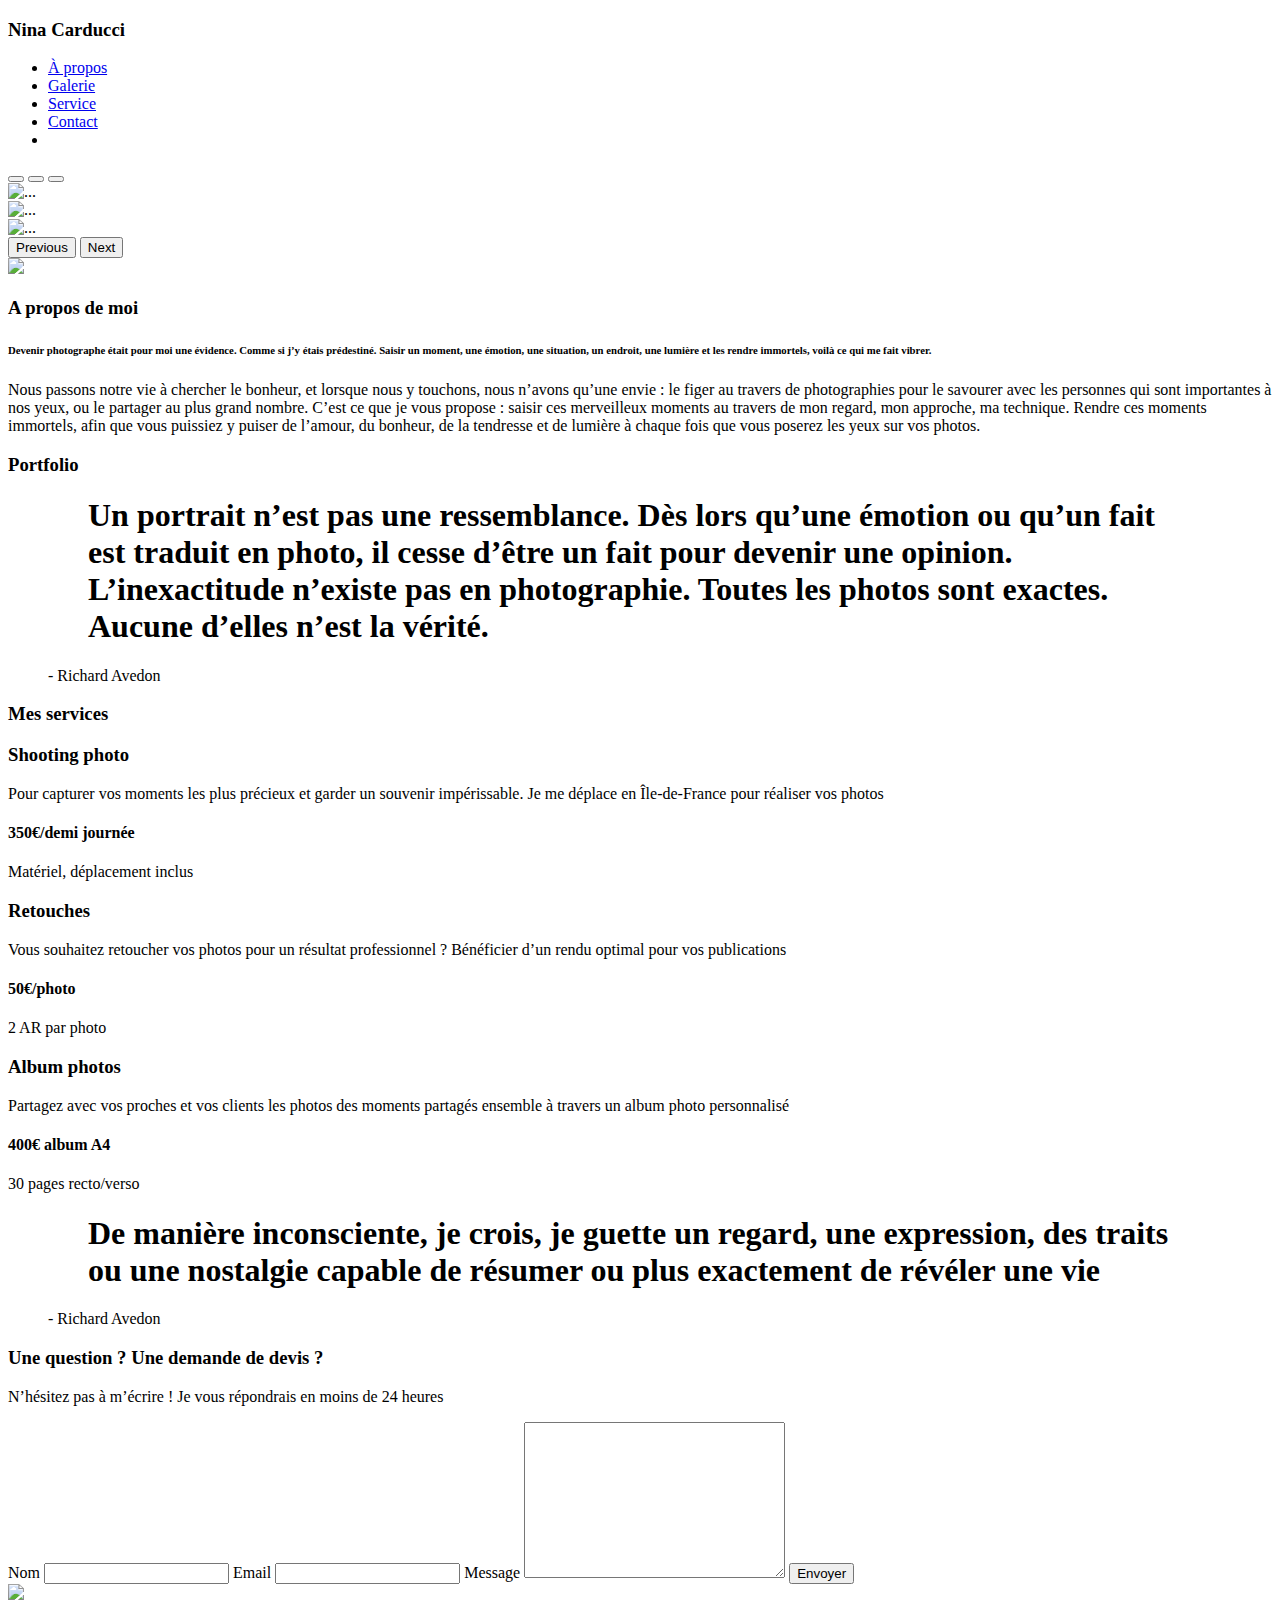
==== index.html @ 2833b717 "head changed" ====
<!DOCTYPE html>
<html lang="fr">
<head>
    <meta charset="UTF-8" />
    <meta name="viewport" content="width=device-width, initial-scale=1.0" />

    <title>Photographe Nina Carducci</title>
    <meta name="description" content="Découvrez le travail de Nina Carducci, photographe professionnelle. Parcourez sa galerie de photos et prenez contact pour réserver une séance photo.">

    <link rel="icon" type="image/vnd.icon" href="assets/images/frame_nina_carducci.ico">
    <meta name="robots" content="index, follow" />

    <!-- Balises OpenGraph pour les réseaux sociaux -->
    <meta property="og:title" content="Photographe Nina Carducci" />
    <meta property="og:type" content="website" />
    <meta property="og:url" content="https://giabilan.github.io/Photographe_Nina_Carducci/">
    <meta property="og:image" content="assets/images/frame_of_nina_carducci.webp">
    <meta property="og:description" content="Découvrez le travail de Nina Carducci, photographe professionnelle. Parcourez sa galerie de photos et prenez contact pour réserver une séance photo.">

    <!-- Balises OpenGraph pour les Card Twitter -->
    <meta name="twitter:card" content="summary_large_image" />
    <meta name="twitter:title" content="Photographe Nina Carducci" />
    <meta name="twitter:description" content="Découvrez le travail de Nina Carducci, photographe professionnelle. Parcourez sa galerie de photos et prenez contact pour réserver une séance photo.">
    <meta name="twitter:image" content="./assets/images/frame_of_nina_carducci.webp">

    <!-- CSS -->
    <link rel="stylesheet" href="./assets/bootstrap/bootstrap.css" />
    <link rel="stylesheet" href="./assets/style.css" />

    <!-- Fonts -->
    <link rel="preconnect" href="https://fonts.googleapis.com" />
    <link rel="preconnect" href="https://fonts.gstatic.com" crossorigin />
    <link href="https://fonts.googleapis.com/css2?family=Inter&family=Spectral:ital,wght@0,400;1,300;1,400;1,800&display=swap" rel="stylesheet">

    <script type="application/ld+json">
      {
        "@context": "http://schema.org",
        "@type": "LocalBusiness",
        "name": "Photographe Nina Carducci",
        "address": {
          "@type": "PostalAddress",
          "streetAddress": "68 avenue Alsace-Lorraine",
          "postalCode": "33200",
          "addressLocality": "Bordeaux"
        },
        "telephone": "05 56 67 78 89",
        "openingHours": "Mo,Tu,We,Th,Fr 10:00-19:00",
        "priceRange": "Prix variables en fonction des services",
        "image": "../assets/images/frame_nina_carducci.webp",
        "service": [
          {
            "@type": "Service",
            "name": "Shooting photo",
            "description": "Pour capturer vos moments les plus précieux et garder un souvenir impérissable. Je me déplace en Île-de-France pour réaliser vos photos",
            "offers": {
              "@type": "Offer",
              "price": "350€/demi journée",
              "description": "Matériel, déplacement inclus",
              "priceCurrency": "EUR",
              "priceRange": "350-350"
            }
          },
          {
            "@type": "Service",
            "name": "Retouches",
            "description": "Vous souhaitez retoucher vos photos pour un résultat professionnel ? Bénéficier d’un rendu optimal pour vos publications",
            "offers": {
              "@type": "Offer",
              "price": "50€/photo",
              "description": "2 AR par photo",
              "priceCurrency": "EUR",
              "priceRange": "50-50"
            }
          },
          {
            "@type": "Service",
            "name": "Album photos",
            "description": "Partagez avec vos proches et vos clients les photos des moments partagés ensemble à travers un album photo personnalisé",
            "offers": {
              "@type": "Offer",
              "price": "400€ album A4",
              "description": "30 pages recto/verso",
              "priceCurrency": "EUR",
              "priceRange": "400-400"
            }
          }
        ]
      }
    </script>
  </head>
<body>
<div class="top-header">
	<h3 class="name">Nina Carducci</h3>
	<div class="nav">   
		<ul>
			<li><a href="#about">À propos</a></li>
			<li><a href="#gallery">Galerie</a></li>
			<li><a href="#services">Service</a></li>
			<li><a href="#contact">Contact</a></li>
			<li><a class="social-link" href="https://www.instagram.com/ninacarducci.photo/?hl=fr" target="_blank"><img src="assets/images/instagram.png" alt=""></a></li>
		</ul>
	</div>
</div>
<div id="header">

	<div id="carouselExampleIndicators" class="carousel slide" data-bs-ride="carousel">
		<div class="carousel-indicators">
			<button type="button" data-bs-target="#carouselExampleIndicators" data-bs-slide-to="0" class="active" aria-current="true" aria-label="Slide 1"></button>
			<button type="button" data-bs-target="#carouselExampleIndicators" data-bs-slide-to="1" aria-label="Slide 2"></button>
			<button type="button" data-bs-target="#carouselExampleIndicators" data-bs-slide-to="2" aria-label="Slide 3"></button>
		</div>
		<div class="carousel-inner">
			<div class="carousel-item active">
				<img src="./assets/images/slider/ryoji-iwata-wUZjnOv7t0g-unsplash.jpg" class="d-block w-100" alt="...">
			</div>
			<div class="carousel-item">
				<img src="./assets/images/slider/nicholas-green-nPz8akkUmDI-unsplash.jpg" class="d-block w-100" alt="...">
			</div>
			<div class="carousel-item">
				<img src="./assets/images/slider/edward-cisneros-3_h6-1NPDGw-unsplash.jpg" class="d-block w-100" alt="...">
			</div>
		</div>
		<button class="carousel-control-prev" type="button" data-bs-target="#carouselExampleIndicators" data-bs-slide="prev">
			<span class="carousel-control-prev-icon" aria-hidden="true"></span>
			<span class="visually-hidden">Previous</span>
		</button>
		<button class="carousel-control-next" type="button" data-bs-target="#carouselExampleIndicators" data-bs-slide="next">
			<span class="carousel-control-next-icon" aria-hidden="true"></span>
			<span class="visually-hidden">Next</span>
		</button>
	</div>
</div>
<div id="about">
	<div class="picture left">
		<img src="./assets/images/nina.png">
	</div>
	<div id="about-me">
		<h3 class="about-me__title">A propos de moi</h3>
		<h6 class="about-me__introduction">Devenir photographe était pour moi une évidence. Comme si j’y étais prédestiné. Saisir un moment, une émotion, une situation, un endroit, une lumière et les rendre immortels, voilà ce qui me fait vibrer.</h6>
		<p>Nous passons notre vie à chercher le bonheur, et lorsque nous y touchons, nous n’avons qu’une envie : le figer au travers de photographies pour le savourer avec les personnes qui sont importantes à nos yeux, ou le partager au plus grand nombre.
			C’est ce que je vous propose : saisir ces merveilleux moments au travers de mon regard, mon approche, ma technique. Rendre ces moments immortels, afin que vous puissiez y puiser de l’amour, du bonheur, de la tendresse et de lumière à chaque fois que vous poserez les yeux sur vos photos.</p>
	</div>
</div>
<div id="gallery">
	<h3 class="title">Portfolio</h3>
	<div class="container py-3">
		<div class="gallery" style="display: none">
			<img data-gallery-tag="Concert" class="gallery-item" src="./assets/images/gallery/concerts/aaron-paul-wnX-fXzB6Cw-unsplash.jpg"/>
			<img data-gallery-tag="Entreprises" class="gallery-item" src="./assets/images/gallery/entreprise/ali-morshedlou-WMD64tMfc4k-unsplash.jpg"/>
			<img data-gallery-tag="Entreprises" class="gallery-item" src="./assets/images/gallery/entreprise/jason-goodman-tHO1_OuKbg0-unsplash.jpg"/>
			<img data-gallery-tag="Mariages" class="gallery-item" src="./assets/images/gallery/mariage/hannah-busing-RvF2R_qMpRk-unsplash.jpg"/>
			<img data-gallery-tag="Portrait" class="gallery-item" src="./assets/images/gallery/portraits/ade-tunji-rVkhWWZFAtQ-unsplash.jpg"/>
			<img data-gallery-tag="Mariages" class="gallery-item" src="./assets/images/gallery/mariage/jakob-owens-SiniLJkXhMc-unsplash.jpg"/>
			<img data-gallery-tag="Portrait" class="gallery-item" src="./assets/images/gallery/portraits/nino-van-prattenburg--443cl1uR_8-unsplash.jpg"/>
			<img data-gallery-tag="Concert" class="gallery-item" src="./assets/images/gallery/concerts/austin-neill-hgO1wFPXl3I-unsplash.jpg"/>
			<img data-gallery-tag="Entreprises" class="gallery-item" src="./assets/images/gallery/entreprise/mateus-campos-felipe-Fsgzm8N0hIY-unsplash.jpg"/>
		</div>
	</div>
	<div class="quote">
		<figure>
			<blockquote>
				<h1 class="quote__text">Un portrait n’est pas une ressemblance. Dès lors qu’une émotion ou qu’un fait est traduit en photo, il cesse d’être un fait pour devenir une opinion. L’inexactitude n’existe pas en photographie. Toutes les photos sont exactes. Aucune d’elles n’est la vérité.</h1>
			</blockquote>
			<figcaption class="quote__author">- Richard Avedon</figcaption>
		</figure>
	</div>
</div>
<div id="services">
	<h3 class="title">Mes services</h3>
	<div class="container">
		<div class="service">
			<div class="service__description">
				<h3>Shooting photo</h3>
				<p>Pour capturer vos moments les plus précieux et garder un souvenir impérissable. Je me déplace en Île-de-France pour réaliser vos photos</p>
			</div>
			<div class="service__price">
				<h4>350€/demi journée</h4>
				<span>Matériel, déplacement inclus</span>
			</div>

		</div>
		<div class="service">
			<div class="service__description">
				<h3>Retouches</h3>
				<p>Vous souhaitez retoucher vos photos pour un résultat professionnel ? Bénéficier d’un rendu optimal pour vos publications</p>
			</div>
			<div class="service__price">
				<h4>50€/photo</h4>
				<span>2 AR par photo</span>
			</div>
		</div>
		<div class="service">
			<div class="service__description">
				<h3>Album photos</h3>
				<p>Partagez avec vos proches et vos clients les photos des moments partagés ensemble à travers un album photo personnalisé</p>
			</div>
			<div class="service__price">
				<h4>400€ album A4</h4>
				<span>30 pages recto/verso</span>
			</div>
		</div>
	</div>
</div>
<div class="quote">
	<figure>
		<blockquote>
			<h1 class="quote__text">De manière inconsciente, je crois, je guette un regard, une expression, des traits ou une nostalgie capable de résumer ou plus exactement de révéler une vie</h1>
		</blockquote>
		<figcaption class="quote__author">- Richard Avedon</figcaption>
	</figure>
</div>
<div id="contact">
	<div class="container">
		<div class="form-container">
			<h3>Une question ? Une demande de devis ?</h3>
			<p> N’hésitez pas à m’écrire ! Je vous répondrais en moins de 24 heures</p>
			<form action="" method="post">
				<label>Nom</label>
				<input type="text" name="nom" id="nom">
				<label>Email</label>
				<input type="email" name="email" id="email">
				<label>Message</label>
				<textarea name="message" id="message" cols="30" rows="10"></textarea>
				<input type="submit" value="Envoyer"/>
			</form>
		</div>
		<div class="picture right">
			<img src="./assets/images/camera.png">
		</div>
	</div>
</div>
<!-- Jquery -->
    <script
      src="https://code.jquery.com/jquery-3.4.1.min.js"
      integrity="sha256-CSXorXvZcTkaix6Yvo6HppcZGetbYMGWSFlBw8HfCJo="
      crossorigin="anonymous"
      defer
    ></script>
    <!-- Javascript -->
    <script src="./assets/bootstrap/bootstrap.bundle.js" defer></script>
    <script src="./assets/maugallery.js" defer></script>
    <script src="./assets/scripts.js" defer></script>
</body>
</html>
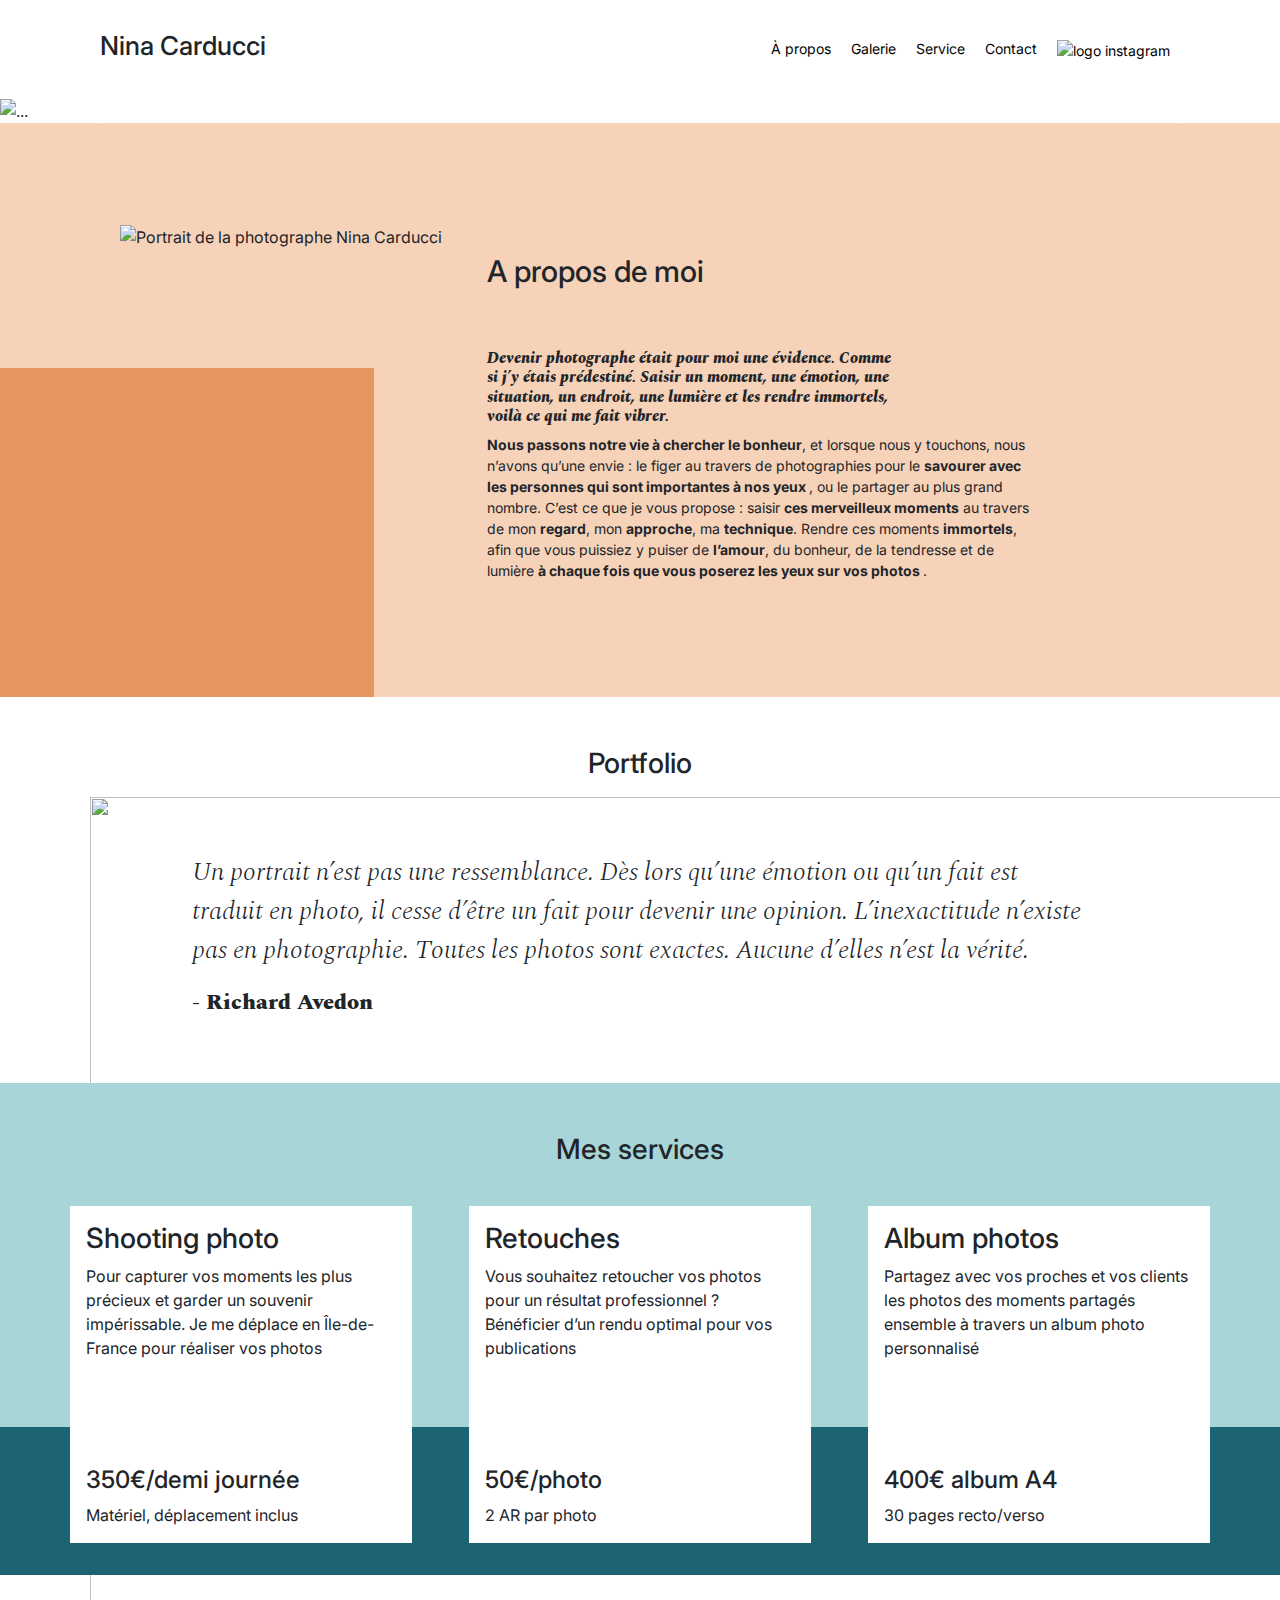
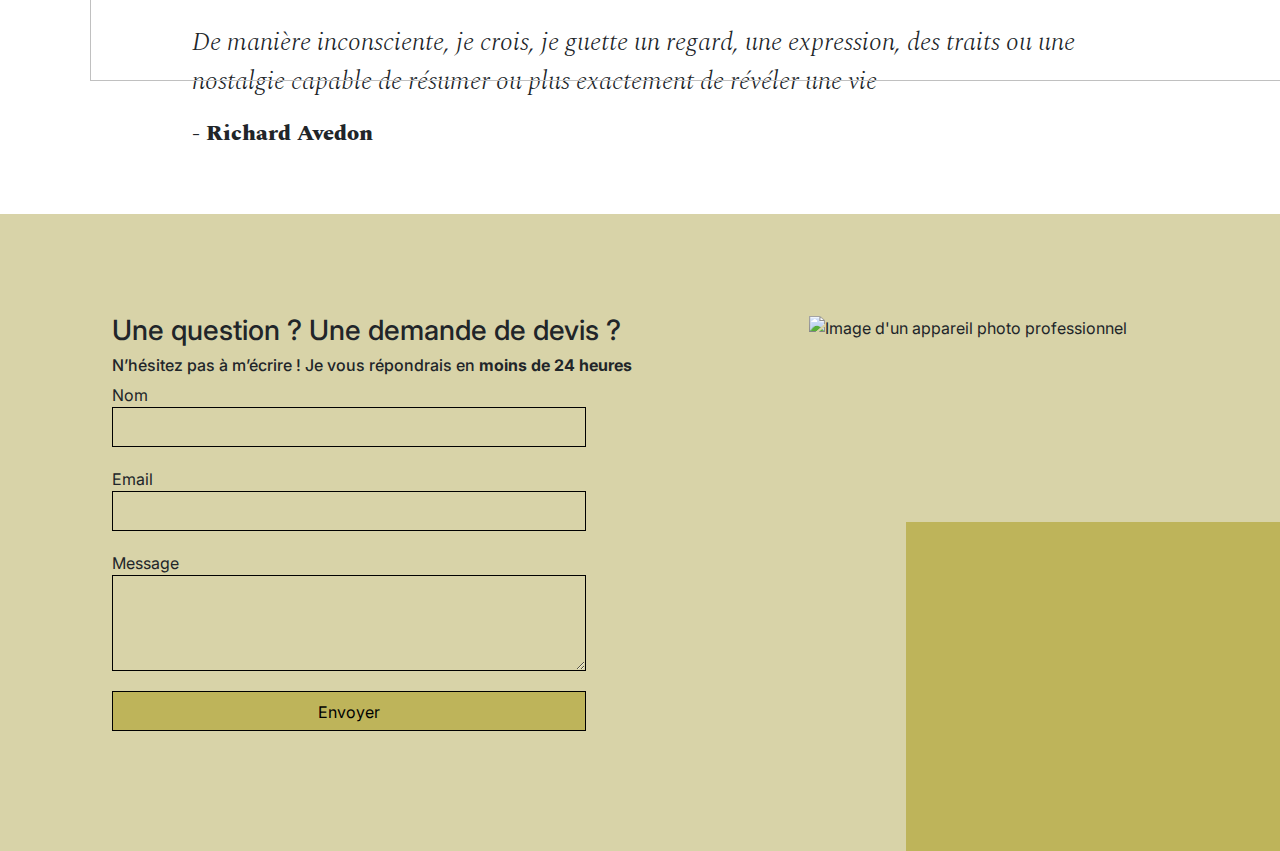
==== commit a460dd3b: "full body changed and CSS edited" ====
--- a/index.html
+++ b/index.html
@@ -1,27 +1,49 @@
 <!DOCTYPE html>
 <html lang="fr">
-<head>
+  <head>
     <meta charset="UTF-8" />
     <meta name="viewport" content="width=device-width, initial-scale=1.0" />
 
     <title>Photographe Nina Carducci</title>
-    <meta name="description" content="Découvrez le travail de Nina Carducci, photographe professionnelle. Parcourez sa galerie de photos et prenez contact pour réserver une séance photo.">
-
-    <link rel="icon" type="image/vnd.icon" href="assets/images/frame_nina_carducci.ico">
+    <meta
+      name="description"
+      content="Découvrez le travail de Nina Carducci, photographe professionnelle. Parcourez sa galerie de photos et prenez contact pour réserver une séance photo."
+    />
+
+    <link
+      rel="icon"
+      type="image/vnd.icon"
+      href="assets/images/frame_nina_carducci.ico"
+    />
     <meta name="robots" content="index, follow" />
 
     <!-- Balises OpenGraph pour les réseaux sociaux -->
     <meta property="og:title" content="Photographe Nina Carducci" />
     <meta property="og:type" content="website" />
-    <meta property="og:url" content="https://giabilan.github.io/Photographe_Nina_Carducci/">
-    <meta property="og:image" content="assets/images/frame_of_nina_carducci.webp">
-    <meta property="og:description" content="Découvrez le travail de Nina Carducci, photographe professionnelle. Parcourez sa galerie de photos et prenez contact pour réserver une séance photo.">
+    <meta
+      property="og:url"
+      content="https://giabilan.github.io/Photographe_Nina_Carducci/"
+    />
+    <meta
+      property="og:image"
+      content="assets/images/frame_of_nina_carducci.webp"
+    />
+    <meta
+      property="og:description"
+      content="Découvrez le travail de Nina Carducci, photographe professionnelle. Parcourez sa galerie de photos et prenez contact pour réserver une séance photo."
+    />
 
     <!-- Balises OpenGraph pour les Card Twitter -->
     <meta name="twitter:card" content="summary_large_image" />
     <meta name="twitter:title" content="Photographe Nina Carducci" />
-    <meta name="twitter:description" content="Découvrez le travail de Nina Carducci, photographe professionnelle. Parcourez sa galerie de photos et prenez contact pour réserver une séance photo.">
-    <meta name="twitter:image" content="./assets/images/frame_of_nina_carducci.webp">
+    <meta
+      name="twitter:description"
+      content="Découvrez le travail de Nina Carducci, photographe professionnelle. Parcourez sa galerie de photos et prenez contact pour réserver une séance photo."
+    />
+    <meta
+      name="twitter:image"
+      content="./assets/images/frame_of_nina_carducci.webp"
+    />
 
     <!-- CSS -->
     <link rel="stylesheet" href="./assets/bootstrap/bootstrap.css" />
@@ -30,7 +52,10 @@
     <!-- Fonts -->
     <link rel="preconnect" href="https://fonts.googleapis.com" />
     <link rel="preconnect" href="https://fonts.gstatic.com" crossorigin />
-    <link href="https://fonts.googleapis.com/css2?family=Inter&family=Spectral:ital,wght@0,400;1,300;1,400;1,800&display=swap" rel="stylesheet">
+    <link
+      href="https://fonts.googleapis.com/css2?family=Inter&family=Spectral:ital,wght@0,400;1,300;1,400;1,800&display=swap"
+      rel="stylesheet"
+    />
 
     <script type="application/ld+json">
       {
@@ -88,148 +113,285 @@
       }
     </script>
   </head>
-<body>
-<div class="top-header">
-	<h3 class="name">Nina Carducci</h3>
-	<div class="nav">   
-		<ul>
-			<li><a href="#about">À propos</a></li>
-			<li><a href="#gallery">Galerie</a></li>
-			<li><a href="#services">Service</a></li>
-			<li><a href="#contact">Contact</a></li>
-			<li><a class="social-link" href="https://www.instagram.com/ninacarducci.photo/?hl=fr" target="_blank"><img src="assets/images/instagram.png" alt=""></a></li>
-		</ul>
-	</div>
-</div>
-<div id="header">
-
-	<div id="carouselExampleIndicators" class="carousel slide" data-bs-ride="carousel">
-		<div class="carousel-indicators">
-			<button type="button" data-bs-target="#carouselExampleIndicators" data-bs-slide-to="0" class="active" aria-current="true" aria-label="Slide 1"></button>
-			<button type="button" data-bs-target="#carouselExampleIndicators" data-bs-slide-to="1" aria-label="Slide 2"></button>
-			<button type="button" data-bs-target="#carouselExampleIndicators" data-bs-slide-to="2" aria-label="Slide 3"></button>
-		</div>
-		<div class="carousel-inner">
-			<div class="carousel-item active">
-				<img src="./assets/images/slider/ryoji-iwata-wUZjnOv7t0g-unsplash.jpg" class="d-block w-100" alt="...">
-			</div>
-			<div class="carousel-item">
-				<img src="./assets/images/slider/nicholas-green-nPz8akkUmDI-unsplash.jpg" class="d-block w-100" alt="...">
-			</div>
-			<div class="carousel-item">
-				<img src="./assets/images/slider/edward-cisneros-3_h6-1NPDGw-unsplash.jpg" class="d-block w-100" alt="...">
-			</div>
-		</div>
-		<button class="carousel-control-prev" type="button" data-bs-target="#carouselExampleIndicators" data-bs-slide="prev">
-			<span class="carousel-control-prev-icon" aria-hidden="true"></span>
-			<span class="visually-hidden">Previous</span>
-		</button>
-		<button class="carousel-control-next" type="button" data-bs-target="#carouselExampleIndicators" data-bs-slide="next">
-			<span class="carousel-control-next-icon" aria-hidden="true"></span>
-			<span class="visually-hidden">Next</span>
-		</button>
-	</div>
-</div>
-<div id="about">
-	<div class="picture left">
-		<img src="./assets/images/nina.png">
-	</div>
-	<div id="about-me">
-		<h3 class="about-me__title">A propos de moi</h3>
-		<h6 class="about-me__introduction">Devenir photographe était pour moi une évidence. Comme si j’y étais prédestiné. Saisir un moment, une émotion, une situation, un endroit, une lumière et les rendre immortels, voilà ce qui me fait vibrer.</h6>
-		<p>Nous passons notre vie à chercher le bonheur, et lorsque nous y touchons, nous n’avons qu’une envie : le figer au travers de photographies pour le savourer avec les personnes qui sont importantes à nos yeux, ou le partager au plus grand nombre.
-			C’est ce que je vous propose : saisir ces merveilleux moments au travers de mon regard, mon approche, ma technique. Rendre ces moments immortels, afin que vous puissiez y puiser de l’amour, du bonheur, de la tendresse et de lumière à chaque fois que vous poserez les yeux sur vos photos.</p>
-	</div>
-</div>
-<div id="gallery">
-	<h3 class="title">Portfolio</h3>
-	<div class="container py-3">
-		<div class="gallery" style="display: none">
-			<img data-gallery-tag="Concert" class="gallery-item" src="./assets/images/gallery/concerts/aaron-paul-wnX-fXzB6Cw-unsplash.jpg"/>
-			<img data-gallery-tag="Entreprises" class="gallery-item" src="./assets/images/gallery/entreprise/ali-morshedlou-WMD64tMfc4k-unsplash.jpg"/>
-			<img data-gallery-tag="Entreprises" class="gallery-item" src="./assets/images/gallery/entreprise/jason-goodman-tHO1_OuKbg0-unsplash.jpg"/>
-			<img data-gallery-tag="Mariages" class="gallery-item" src="./assets/images/gallery/mariage/hannah-busing-RvF2R_qMpRk-unsplash.jpg"/>
-			<img data-gallery-tag="Portrait" class="gallery-item" src="./assets/images/gallery/portraits/ade-tunji-rVkhWWZFAtQ-unsplash.jpg"/>
-			<img data-gallery-tag="Mariages" class="gallery-item" src="./assets/images/gallery/mariage/jakob-owens-SiniLJkXhMc-unsplash.jpg"/>
-			<img data-gallery-tag="Portrait" class="gallery-item" src="./assets/images/gallery/portraits/nino-van-prattenburg--443cl1uR_8-unsplash.jpg"/>
-			<img data-gallery-tag="Concert" class="gallery-item" src="./assets/images/gallery/concerts/austin-neill-hgO1wFPXl3I-unsplash.jpg"/>
-			<img data-gallery-tag="Entreprises" class="gallery-item" src="./assets/images/gallery/entreprise/mateus-campos-felipe-Fsgzm8N0hIY-unsplash.jpg"/>
-		</div>
-	</div>
-	<div class="quote">
-		<figure>
-			<blockquote>
-				<h1 class="quote__text">Un portrait n’est pas une ressemblance. Dès lors qu’une émotion ou qu’un fait est traduit en photo, il cesse d’être un fait pour devenir une opinion. L’inexactitude n’existe pas en photographie. Toutes les photos sont exactes. Aucune d’elles n’est la vérité.</h1>
-			</blockquote>
-			<figcaption class="quote__author">- Richard Avedon</figcaption>
-		</figure>
-	</div>
-</div>
-<div id="services">
-	<h3 class="title">Mes services</h3>
-	<div class="container">
-		<div class="service">
-			<div class="service__description">
-				<h3>Shooting photo</h3>
-				<p>Pour capturer vos moments les plus précieux et garder un souvenir impérissable. Je me déplace en Île-de-France pour réaliser vos photos</p>
-			</div>
-			<div class="service__price">
-				<h4>350€/demi journée</h4>
-				<span>Matériel, déplacement inclus</span>
-			</div>
-
-		</div>
-		<div class="service">
-			<div class="service__description">
-				<h3>Retouches</h3>
-				<p>Vous souhaitez retoucher vos photos pour un résultat professionnel ? Bénéficier d’un rendu optimal pour vos publications</p>
-			</div>
-			<div class="service__price">
-				<h4>50€/photo</h4>
-				<span>2 AR par photo</span>
-			</div>
-		</div>
-		<div class="service">
-			<div class="service__description">
-				<h3>Album photos</h3>
-				<p>Partagez avec vos proches et vos clients les photos des moments partagés ensemble à travers un album photo personnalisé</p>
-			</div>
-			<div class="service__price">
-				<h4>400€ album A4</h4>
-				<span>30 pages recto/verso</span>
-			</div>
-		</div>
-	</div>
-</div>
-<div class="quote">
-	<figure>
-		<blockquote>
-			<h1 class="quote__text">De manière inconsciente, je crois, je guette un regard, une expression, des traits ou une nostalgie capable de résumer ou plus exactement de révéler une vie</h1>
-		</blockquote>
-		<figcaption class="quote__author">- Richard Avedon</figcaption>
-	</figure>
-</div>
-<div id="contact">
-	<div class="container">
-		<div class="form-container">
-			<h3>Une question ? Une demande de devis ?</h3>
-			<p> N’hésitez pas à m’écrire ! Je vous répondrais en moins de 24 heures</p>
-			<form action="" method="post">
-				<label>Nom</label>
-				<input type="text" name="nom" id="nom">
-				<label>Email</label>
-				<input type="email" name="email" id="email">
-				<label>Message</label>
-				<textarea name="message" id="message" cols="30" rows="10"></textarea>
-				<input type="submit" value="Envoyer"/>
-			</form>
-		</div>
-		<div class="picture right">
-			<img src="./assets/images/camera.png">
-		</div>
-	</div>
-</div>
-<!-- Jquery -->
+  <body>
+    <header>
+      <h1 class="name">Nina Carducci</h1>
+      <nav>
+        <ul>
+          <li><a href="#about">À propos</a></li>
+          <li><a href="#gallery">Galerie</a></li>
+          <li><a href="#services">Service</a></li>
+          <li><a href="#contact">Contact</a></li>
+          <li>
+            <a
+              class="social-link"
+              href="https://www.instagram.com/ninacarducci.photo/?hl=fr"
+              target="_blank"
+              ><img src="assets/images/instagram.png" alt="logo instagram"
+            /></a>
+          </li>
+        </ul>
+      </nav>
+    </header>
+    <main>
+      <section id="containerCarousel">
+        <div
+          id="carouselExampleIndicators"
+          class="carousel slide"
+          data-bs-ride="carousel"
+        >
+          <div class="carousel-indicators">
+            <button
+              type="button"
+              data-bs-target="#carouselExampleIndicators"
+              data-bs-slide-to="0"
+              class="active"
+              aria-current="true"
+              aria-label="Slide 1"
+            ></button>
+            <button
+              type="button"
+              data-bs-target="#carouselExampleIndicators"
+              data-bs-slide-to="1"
+              aria-label="Slide 2"
+            ></button>
+            <button
+              type="button"
+              data-bs-target="#carouselExampleIndicators"
+              data-bs-slide-to="2"
+              aria-label="Slide 3"
+            ></button>
+          </div>
+          <div class="carousel-inner">
+            <div class="carousel-item active">
+              <img
+                src="./assets/images/slider/ryoji-iwata-wUZjnOv7t0g-unsplash.jpg"
+                class="d-block w-100"
+                alt="..."
+              />
+            </div>
+            <div class="carousel-item">
+              <img
+                src="./assets/images/slider/nicholas-green-nPz8akkUmDI-unsplash.jpg"
+                class="d-block w-100"
+                alt="..."
+              />
+            </div>
+            <div class="carousel-item">
+              <img
+                src="./assets/images/slider/edward-cisneros-3_h6-1NPDGw-unsplash.jpg"
+                class="d-block w-100"
+                alt="..."
+              />
+            </div>
+          </div>
+          <button
+            class="carousel-control-prev"
+            type="button"
+            data-bs-target="#carouselExampleIndicators"
+            data-bs-slide="prev"
+          >
+            <span class="carousel-control-prev-icon" aria-hidden="true"></span>
+            <span class="visually-hidden">Previous</span>
+          </button>
+          <button
+            class="carousel-control-next"
+            type="button"
+            data-bs-target="#carouselExampleIndicators"
+            data-bs-slide="next"
+          >
+            <span class="carousel-control-next-icon" aria-hidden="true"></span>
+            <span class="visually-hidden">Next</span>
+          </button>
+        </div>
+      </section>
+      <div id="about">
+        <div class="picture left">
+          <img
+            src="./assets/images/nina.png"
+            alt="Portrait de la photographe Nina Carducci"
+          />
+        </div>
+        <div id="about-me">
+          <h2 class="about-me__title">A propos de moi</h2>
+          <h3 class="about-me__introduction">
+            Devenir photographe était pour moi une évidence. Comme si j’y étais
+            prédestiné. Saisir un moment, une émotion, une situation, un
+            endroit, une lumière et les rendre immortels, voilà ce qui me fait
+            vibrer.
+          </h3>
+          <p>
+            <strong>Nous passons notre vie à chercher le bonheur</strong>, et
+            lorsque nous y touchons, nous n’avons qu’une envie : le figer au
+            travers de photographies pour le
+            <strong>
+              savourer avec les personnes qui sont importantes à nos yeux </strong
+            >, ou le partager au plus grand nombre. C’est ce que je vous propose
+            : saisir <strong>ces merveilleux moments</strong> au travers de mon
+            <strong>regard</strong>, mon <strong>approche</strong>, ma
+            <strong>technique</strong>. Rendre ces moments
+            <strong>immortels</strong>, afin que vous puissiez y puiser de
+            <strong>l’amour</strong>, du bonheur, de la tendresse et de lumière
+            <strong>
+              à chaque fois que vous poserez les yeux sur vos photos </strong
+            >.
+          </p>
+        </div>
+      </div>
+      <section id="containerGallery">
+        <h2 class="title">Portfolio</h2>
+        <div class="container py-3">
+          <div class="gallery">
+            <img
+              data-gallery-tag="Concert"
+              class="gallery-item"
+              src="./assets/images/gallery/concerts/aaron-paul-wnX-fXzB6Cw-unsplash.jpg"
+            />
+            <img
+              data-gallery-tag="Entreprises"
+              class="gallery-item"
+              src="./assets/images/gallery/entreprise/ali-morshedlou-WMD64tMfc4k-unsplash.jpg"
+            />
+            <img
+              data-gallery-tag="Entreprises"
+              class="gallery-item"
+              src="./assets/images/gallery/entreprise/jason-goodman-tHO1_OuKbg0-unsplash.jpg"
+            />
+            <img
+              data-gallery-tag="Mariages"
+              class="gallery-item"
+              src="./assets/images/gallery/mariage/hannah-busing-RvF2R_qMpRk-unsplash.jpg"
+            />
+            <img
+              data-gallery-tag="Portrait"
+              class="gallery-item"
+              src="./assets/images/gallery/portraits/ade-tunji-rVkhWWZFAtQ-unsplash.jpg"
+            />
+            <img
+              data-gallery-tag="Mariages"
+              class="gallery-item"
+              src="./assets/images/gallery/mariage/jakob-owens-SiniLJkXhMc-unsplash.jpg"
+            />
+            <img
+              data-gallery-tag="Portrait"
+              class="gallery-item"
+              src="./assets/images/gallery/portraits/nino-van-prattenburg--443cl1uR_8-unsplash.jpg"
+            />
+            <img
+              data-gallery-tag="Concert"
+              class="gallery-item"
+              src="./assets/images/gallery/concerts/austin-neill-hgO1wFPXl3I-unsplash.jpg"
+            />
+            <img
+              data-gallery-tag="Entreprises"
+              class="gallery-item"
+              src="./assets/images/gallery/entreprise/mateus-campos-felipe-Fsgzm8N0hIY-unsplash.jpg"
+            />
+          </div>
+        </div>
+        <article class="quote">
+          <figure>
+            <blockquote>
+              <p class="quote__text">
+                Un portrait n’est pas une ressemblance. Dès lors qu’une émotion
+                ou qu’un fait est traduit en photo, il cesse d’être un fait pour
+                devenir une opinion. L’inexactitude n’existe pas en
+                photographie. Toutes les photos sont exactes. Aucune d’elles
+                n’est la vérité.
+              </p>
+            </blockquote>
+            <figcaption class="quote__author">- Richard Avedon</figcaption>
+          </figure>
+        </article>
+      </section>
+      <div id="services">
+        <h3 class="title">Mes services</h3>
+        <div class="container">
+          <article class="service">
+            <div class="service__description">
+              <h3>Shooting photo</h3>
+              <p>
+                Pour capturer vos moments les plus précieux et garder un
+                souvenir impérissable. Je me déplace en Île-de-France pour
+                réaliser vos photos
+              </p>
+            </div>
+            <div class="service__price">
+              <h4>350€/demi journée</h4>
+              <span>Matériel, déplacement inclus</span>
+            </div>
+          </article>
+          <article class="service">
+            <div class="service__description">
+              <h3>Retouches</h3>
+              <p>
+                Vous souhaitez retoucher vos photos pour un résultat
+                professionnel ? Bénéficier d’un rendu optimal pour vos
+                publications
+              </p>
+            </div>
+            <div class="service__price">
+              <h4>50€/photo</h4>
+              <span>2 AR par photo</span>
+            </div>
+          </article>
+          <article class="service">
+            <div class="service__description">
+              <h3>Album photos</h3>
+              <p>
+                Partagez avec vos proches et vos clients les photos des moments
+                partagés ensemble à travers un album photo personnalisé
+              </p>
+            </div>
+            <div class="service__price">
+              <h4>400€ album A4</h4>
+              <span>30 pages recto/verso</span>
+            </div>
+          </article>
+        </div>
+      </div>
+      <article class="quote">
+        <figure>
+          <blockquote>
+            <p class="quote__text">
+              De manière inconsciente, je crois, je guette un regard, une
+              expression, des traits ou une nostalgie capable de résumer ou plus
+              exactement de révéler une vie
+            </p>
+          </blockquote>
+          <figcaption class="quote__author">- Richard Avedon</figcaption>
+        </figure>
+      </article>
+    </main>
+    <footer id="contact">
+      <div class="container">
+        <div class="form-container">
+          <h2 class="form-title">Une question ? Une demande de devis ?</h2>
+          <h3 class="form-sub_title">
+            N’hésitez pas à m’écrire ! Je vous répondrais en
+            <strong>moins de 24 heures</strong>
+          </h3>
+          <form action="" method="post">
+            <label for="nom">Nom</label>
+            <input type="text" name="nom" id="nom" />
+            <label for="email">Email</label>
+            <input type="email" name="email" id="email" />
+            <label for="message">Message</label>
+            <textarea
+              name="message"
+              id="message"
+              cols="30"
+              rows="10"
+            ></textarea>
+            <input type="submit" value="Envoyer" />
+          </form>
+        </div>
+        <div class="picture right">
+          <img src="./assets/images/camera.png" alt="Image d'un appareil photo professionnel" />
+        </div>
+      </div>
+    </footer>
+    <!-- Jquery -->
     <script
       src="https://code.jquery.com/jquery-3.4.1.min.js"
       integrity="sha256-CSXorXvZcTkaix6Yvo6HppcZGetbYMGWSFlBw8HfCJo="
@@ -240,5 +402,5 @@
     <script src="./assets/bootstrap/bootstrap.bundle.js" defer></script>
     <script src="./assets/maugallery.js" defer></script>
     <script src="./assets/scripts.js" defer></script>
-</body>
+  </body>
 </html>
--- a/assets/style.css
+++ b/assets/style.css
@@ -0,0 +1,374 @@
+body {
+	max-width: 1920px;
+	margin: auto;
+}
+* {
+	font-family: 'Inter';
+	font-style: normal;
+}
+header {
+	background-color: white;
+	position: sticky;
+	top:0;
+	z-index: 1000;
+	display: flex;
+	justify-content: space-between;
+	padding-inline: 100px;
+	padding-block: 30px;
+	align-items: center;
+}
+
+header .name {
+	font-size: 26px;
+}
+
+nav ul {
+	display: flex;
+	list-style-type: none;
+	font-size: 14px;
+	margin-bottom: 0;
+}
+
+nav li {
+	padding-inline: 10px;
+}
+
+nav a {
+	text-decoration: none;
+	color: #000
+}
+
+.social-link img {
+	width: 20px;
+}
+
+#about {
+	display: flex;
+	background-color: #F6D2B8;
+	padding-inline: 100px;
+	padding-block: 100px;
+	position: relative;
+}
+
+.picture.left::before {
+	content: ' ';
+	background-color: #E5975F;
+	width: 374px;
+	height: 329px;
+	position: absolute;
+	bottom: 0;
+	left: 0;
+	z-index: -1;
+}
+
+.picture {
+	flex: 1;
+	margin: 0 20px;
+	z-index: 0;
+}
+
+.picture img {
+	width: 100%;
+
+}
+#about-me {
+	flex: 2
+}
+.about-me__title {
+	margin-top: 1em;
+	margin-bottom: 60px;
+	font-size: 30px;
+}
+.about-me__introduction {
+	font-family: 'Spectral';
+	font-weight: 800;
+	font-style: italic;
+	width: 60%;
+	font-size: 16px;
+}
+#about-me p {
+	width: 80%;
+	font-size: 14px;
+}
+
+.title{
+	text-align: center;
+	padding-top: 50px;
+	font-size: 28px;
+}
+
+.gallery nav {
+	justify-content: center;
+}
+
+.nav-pills .nav-link.active, .nav-pills .show > .nav-link {
+	background: #E5975F;
+	color: black;
+	font-weight: 600;
+}
+
+nav-pills nav-link.active, nav-pills .show > nav-link {
+	color: black;
+
+}
+.nav-pills .nav-link {
+	color: black;
+	cursor: pointer;
+	border-radius: 0;
+}
+.item-column {
+	position: relative;
+	margin-bottom: 0 !important;
+	padding: 0;
+}
+.item-column::after{
+	content: "";
+	display: block;
+	padding-bottom: 100%;
+
+}
+.gallery-item {
+	position: absolute;
+	width: 100%;
+	height: 100%;
+	object-fit: cover;
+	padding: .5em;
+	cursor: pointer;
+}
+.mg-prev, .mg-next {
+	width: 30px;
+	height: 30px;
+	border-radius: 00%;
+	justify-content: center;
+	align-items: center;
+	display: flex;
+	font-size: 24px;
+}
+
+.quote {
+	font-family: 'Spectral';
+	font-style: italic;
+	width: 70%;
+	margin: auto;
+	padding-block: 3em;
+}
+.quote__text {
+	font-family: Spectral;
+	font-style: italic;
+	font-weight: 300;
+	font-size: 26px;
+
+}
+.quote__author {
+	font-family: Spectral;
+	font-weight: 800;
+	font-size: 22px;
+}
+
+#services {
+	margin: auto;
+	background-color: #A8D5D8 ;
+	position: relative;
+}
+#services .container::before{
+	content: ' ';
+	background-color: #1C6474;
+	position: absolute;
+	width: 100%;
+	height: 30%;
+	bottom: 0;
+	left: 0;
+	z-index: 0;
+}
+
+#services .container {
+	justify-content: space-between;
+	display: flex;
+	padding : 2em 0;
+
+}
+
+.service {
+	background-color: white;
+	max-width: 390px;
+	width: 30%;
+	height: 337px;
+	padding: 1em;
+	display: flex;
+	flex-direction: column;
+	justify-content: space-between;
+	z-index: 1;
+}
+
+#contact {
+	margin: auto;
+	background-color: #D8D3A8 ;
+	position: relative;
+	padding-inline: 100px;
+	padding-block: 100px;
+}
+
+#contact .container {
+	display: flex;
+}
+.picture.right::before {
+	content: ' ';
+	background-color: #BEB45A;
+	width: 374px;
+	height: 329px;
+	position: absolute;
+	bottom: 0;
+	right: 0;
+	z-index: -1;
+}
+.form-container {
+	flex : 2;
+}
+
+.form-title {
+	font-size: 28px;
+}
+
+.form-sub_title {
+	font-size: 16px;
+}
+
+form {
+	display: flex;
+	flex-direction: column;
+	width: 70%;
+	align-items: flex-start;
+}
+
+form input {
+	width: 100%;
+	background-color: transparent;
+	border: solid 1px;
+	height: 2.5em;
+	margin-bottom: 20px;
+}
+
+form textarea {
+	width: 100%;
+	background-color: transparent;
+	border: solid 1px;
+	height: 5em;
+	line-height: 2.5em;
+	font-size: 1.2em;
+	margin-bottom: 20px;
+}
+input[type="submit"] {
+	background-color: #BEB45A;
+	padding: .5em 1em
+}
+
+@media all and (max-width: 1180px) {
+	.picture {
+		flex : 2;
+	}
+	#about, #contact .container {
+		align-items: center;
+	}
+	.about-me__title {
+		margin-top: 0;
+		margin-bottom: 1em;
+	}
+	#about-me h6, #about-me p {
+		width: 100%;
+	}
+}
+
+@media all and (max-width: 1000px) {
+	#about{
+		flex-direction: column;
+
+	}
+	.picture {
+		width: 50%;
+	}
+	.picture.left::before {
+		width: 100%;
+		height: 30%;
+		position: absolute;
+		bottom: auto;
+		top: 0;
+		left: 0;
+		z-index: -1;
+	}
+	.about-me__title{
+		text-align: center;
+		margin-top: 1em;
+	}
+	#services .container {
+		flex-direction: column;
+	}
+	.service {
+		width: 100%;
+		max-width: 100%;
+		height: auto;
+		margin: 2em 0
+	}
+	.service__description{
+		margin-bottom: 1em;
+	}
+
+	#services .container::before{
+		width: 30%;
+		height: 100%;
+		bottom: 0;
+		right: 0;
+		left: auto;
+		z-index: 0;
+	}
+
+	#contact .container {
+		flex-direction: column;
+	}
+	#contact .picture.right {
+		margin-top: 1em;
+	}
+	.picture.right::before {
+		width: 100%;
+		height: 30%;
+		position: absolute;
+		bottom: 0;
+		right: 0;
+		z-index: -1;
+	}
+}
+
+@media all and (max-width: 650px) {
+	header {
+		flex-direction: column;
+		padding-inline: 0;
+	}
+	header nav, header nav ul {
+		width: 100%;
+		padding: 0 0 0 0;
+	}
+	header nav li {
+		flex: 1;
+		padding-block: 1em;
+		text-align: center;
+	}
+	.picture.left::before, .picture.right::before {
+		height: 150px;
+	}
+	#services .container {
+		align-items: center;
+	}
+	.service {
+		max-width: 90%;
+	}
+	#about, #contact {
+		padding-inline: 2em;
+		padding-block: 2em;
+	}
+	form {
+		width: 100%;
+	}
+	.picture {
+		width: 80%;
+	}
+}
+
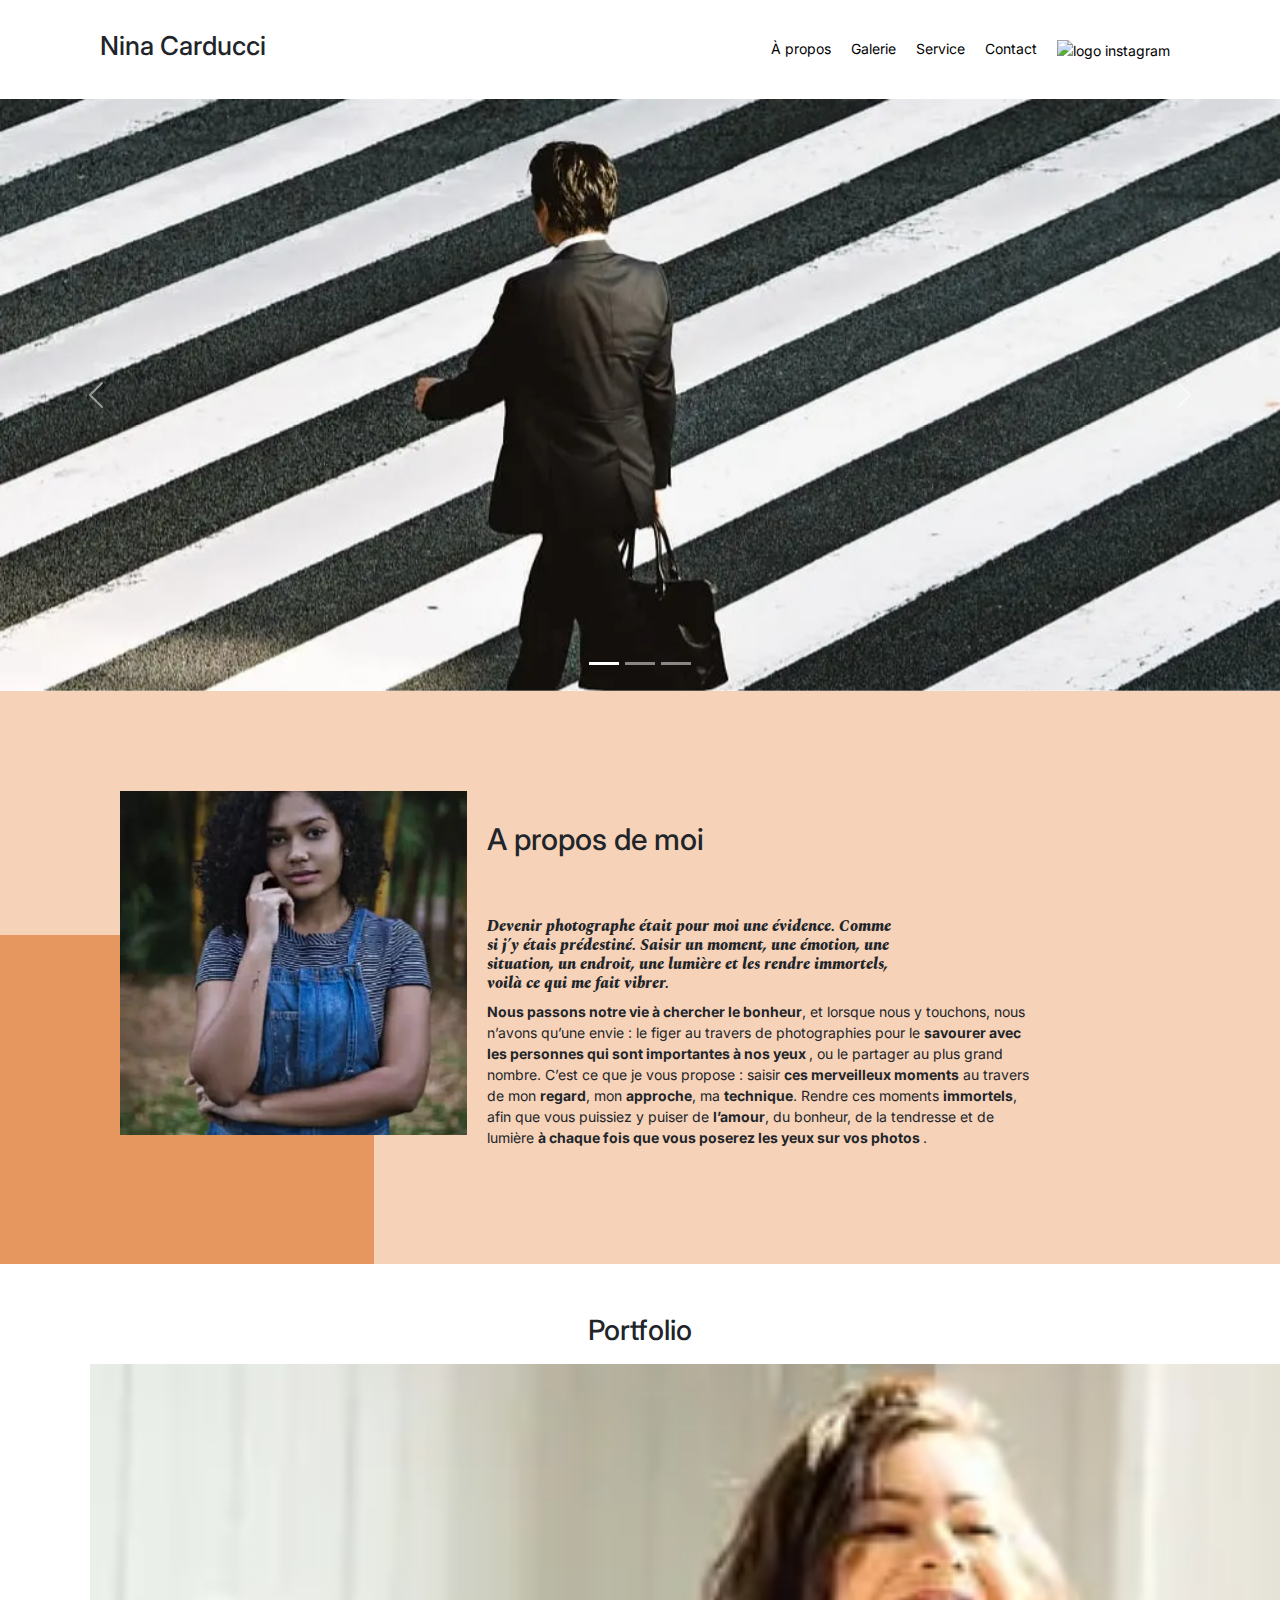
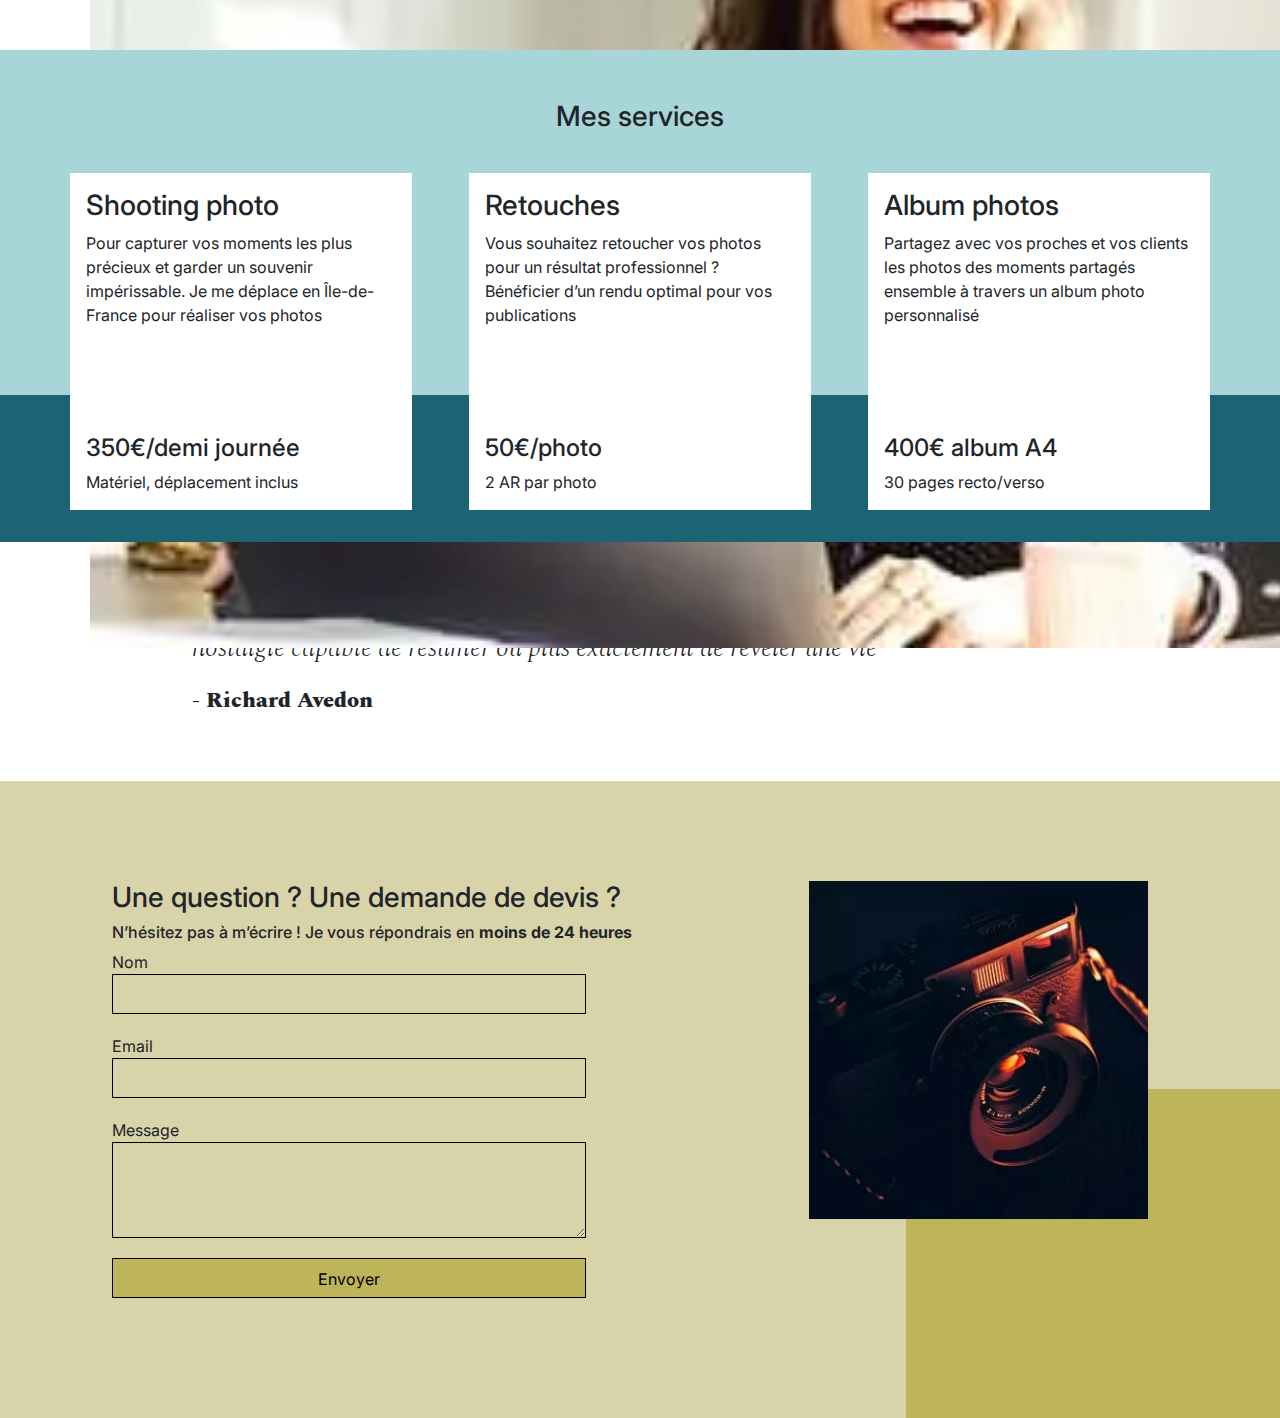
==== commit 2f381898: "all img compressed + webp" ====
--- a/index.html
+++ b/index.html
@@ -165,23 +165,25 @@
           <div class="carousel-inner">
             <div class="carousel-item active">
               <img
-                src="./assets/images/slider/ryoji-iwata-wUZjnOv7t0g-unsplash.jpg"
+                src="./assets/images/slider/ryoji-iwata-wUZjnOv7t0g-unsplash.webp"
                 class="d-block w-100"
-                alt="..."
+                alt="Homme en costard qui traverse la route"
               />
             </div>
             <div class="carousel-item">
               <img
-                src="./assets/images/slider/nicholas-green-nPz8akkUmDI-unsplash.jpg"
+                src="./assets/images/slider/nicholas-green-nPz8akkUmDI-unsplash.webp"
+                loading="lazy"
                 class="d-block w-100"
-                alt="..."
+                alt="Foule entrain de s'amuser dans un festival"
               />
             </div>
             <div class="carousel-item">
               <img
-                src="./assets/images/slider/edward-cisneros-3_h6-1NPDGw-unsplash.jpg"
+                src="./assets/images/slider/edward-cisneros-3_h6-1NPDGw-unsplash.webp"
+                loading="lazy"
                 class="d-block w-100"
-                alt="..."
+                alt="mariés qui s'embrassent"
               />
             </div>
           </div>
@@ -208,7 +210,8 @@
       <div id="about">
         <div class="picture left">
           <img
-            src="./assets/images/nina.png"
+            src="./assets/images/nina.webp"
+            loading="lazy"
             alt="Portrait de la photographe Nina Carducci"
           />
         </div>
@@ -245,47 +248,65 @@
             <img
               data-gallery-tag="Concert"
               class="gallery-item"
-              src="./assets/images/gallery/concerts/aaron-paul-wnX-fXzB6Cw-unsplash.jpg"
+              src="./assets/images/gallery/concerts/aaron-paul-wnX-fXzB6Cw-unsplash.webp"
+              loading="lazy"
+              alt="Aaron Paul chante dans un concert"
             />
             <img
               data-gallery-tag="Entreprises"
               class="gallery-item"
-              src="./assets/images/gallery/entreprise/ali-morshedlou-WMD64tMfc4k-unsplash.jpg"
+              src="./assets/images/gallery/entreprise/ali-morshedlou-WMD64tMfc4k-unsplash.webp"
+              loading="lazy"
+              alt="Portrait d'un homme d'entreprise"
             />
             <img
               data-gallery-tag="Entreprises"
               class="gallery-item"
-              src="./assets/images/gallery/entreprise/jason-goodman-tHO1_OuKbg0-unsplash.jpg"
+              src="./assets/images/gallery/entreprise/jason-goodman-tHO1_OuKbg0-unsplash.webp"
+              loading="lazy"
+              alt="Femme qui rigole au travail"
             />
             <img
               data-gallery-tag="Mariages"
               class="gallery-item"
-              src="./assets/images/gallery/mariage/hannah-busing-RvF2R_qMpRk-unsplash.jpg"
+              src="./assets/images/gallery/mariage/hannah-busing-RvF2R_qMpRk-unsplash.webp"
+              loading="lazy"
+              alt="Mariés qui se tiennet les mains"
             />
             <img
               data-gallery-tag="Portrait"
               class="gallery-item"
-              src="./assets/images/gallery/portraits/ade-tunji-rVkhWWZFAtQ-unsplash.jpg"
+              src="./assets/images/gallery/portraits/ade-tunji-rVkhWWZFAtQ-unsplash.webp"
+              loading="lazy"
+              alt="Portrait d'un homme aveuglé parle soleil"
             />
             <img
               data-gallery-tag="Mariages"
               class="gallery-item"
-              src="./assets/images/gallery/mariage/jakob-owens-SiniLJkXhMc-unsplash.jpg"
+              src="./assets/images/gallery/mariage/jakob-owens-SiniLJkXhMc-unsplash.webp"
+              loading="lazy"
+              alt="Photo de mariés"
             />
             <img
               data-gallery-tag="Portrait"
               class="gallery-item"
-              src="./assets/images/gallery/portraits/nino-van-prattenburg--443cl1uR_8-unsplash.jpg"
+              src="./assets/images/gallery/portraits/nino-van-prattenburg-443cl1uR_8-unsplash.jpg"
+              loading="lazy"
+              alt="marche pas"
             />
             <img
               data-gallery-tag="Concert"
               class="gallery-item"
-              src="./assets/images/gallery/concerts/austin-neill-hgO1wFPXl3I-unsplash.jpg"
+              src="./assets/images/gallery/concerts/austin-neill-hgO1wFPXl3I-unsplash.webp"
+              loading="lazy"
+              alt="Austin Neill entrain de chanter dans un concert"
             />
             <img
               data-gallery-tag="Entreprises"
               class="gallery-item"
-              src="./assets/images/gallery/entreprise/mateus-campos-felipe-Fsgzm8N0hIY-unsplash.jpg"
+              src="./assets/images/gallery/entreprise/mateus-campos-felipe-Fsgzm8N0hIY-unsplash.webp"
+              loading="lazy"
+              alt="Femme qui rigole au travail"
             />
           </div>
         </div>
@@ -387,7 +408,11 @@
           </form>
         </div>
         <div class="picture right">
-          <img src="./assets/images/camera.png" alt="Image d'un appareil photo professionnel" />
+          <img
+            src="./assets/images/camera.webp"
+            loading="lazy"
+            alt="Image d'un appareil photo professionnel"
+          />
         </div>
       </div>
     </footer>
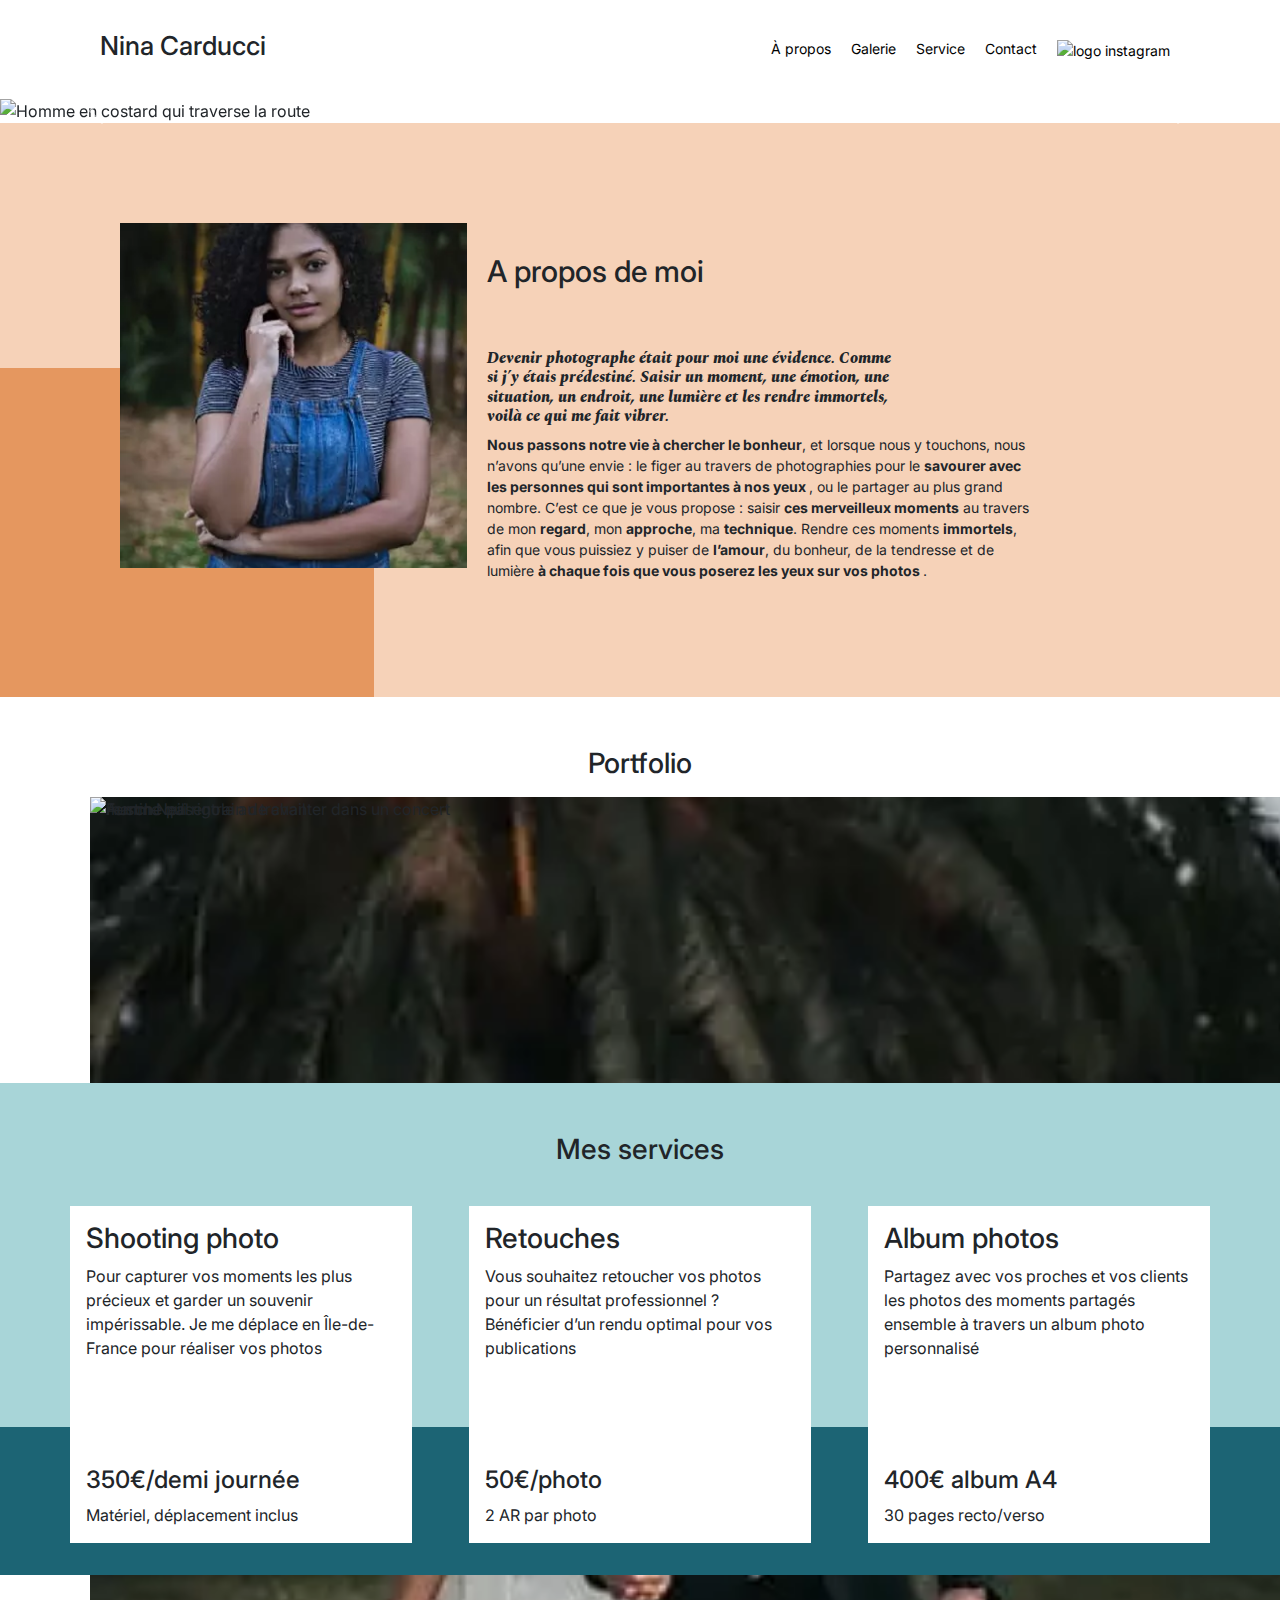
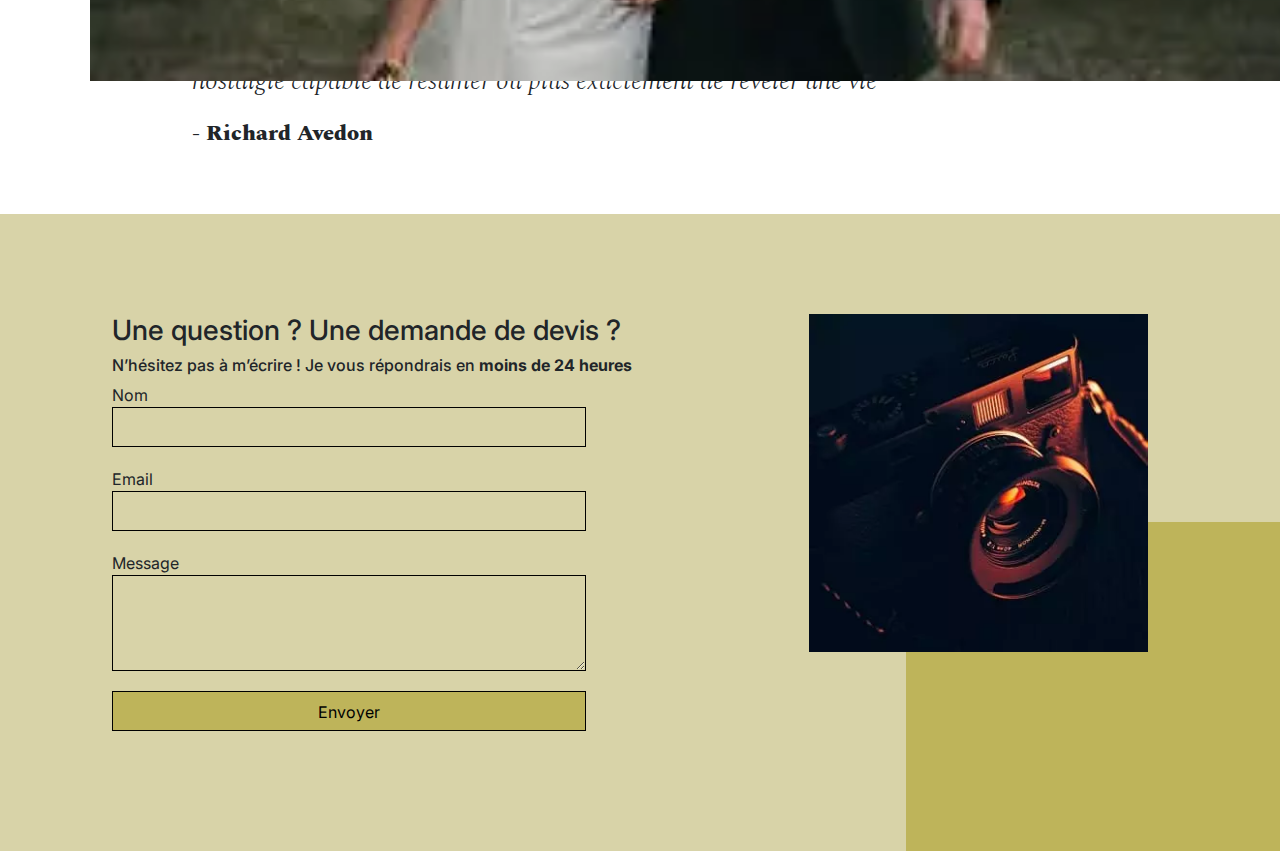
==== commit 6a2bccb1: "theme-color deleted" ====
--- a/index.html
+++ b/index.html
@@ -3,18 +3,14 @@
   <head>
     <meta charset="UTF-8" />
     <meta name="viewport" content="width=device-width, initial-scale=1.0" />
-
+    <link rel="manifest" href="./manifest.json" />
     <title>Photographe Nina Carducci</title>
     <meta
       name="description"
       content="Découvrez le travail de Nina Carducci, photographe professionnelle. Parcourez sa galerie de photos et prenez contact pour réserver une séance photo."
     />
 
-    <link
-      rel="icon"
-      type="image/vnd.icon"
-      href="assets/images/frame_nina_carducci.ico"
-    />
+    <link rel="icon" type="image/vnd.icon" href="assets/images/nina.webp" />
     <meta name="robots" content="index, follow" />
 
     <!-- Balises OpenGraph pour les réseaux sociaux -->
@@ -26,7 +22,7 @@
     />
     <meta
       property="og:image"
-      content="assets/images/frame_of_nina_carducci.webp"
+      content="assets/images/frame_of_nina_carducci.jpg"
     />
     <meta
       property="og:description"
@@ -42,7 +38,7 @@
     />
     <meta
       name="twitter:image"
-      content="./assets/images/frame_of_nina_carducci.webp"
+      content="./assets/images/frame_of_nina_carducci.jpg"
     />
 
     <!-- CSS -->
@@ -71,7 +67,7 @@
         "telephone": "05 56 67 78 89",
         "openingHours": "Mo,Tu,We,Th,Fr 10:00-19:00",
         "priceRange": "Prix variables en fonction des services",
-        "image": "../assets/images/frame_nina_carducci.webp",
+        "image": "../assets/images/frame_nina_carducci.jpg",
         "service": [
           {
             "@type": "Service",
@@ -165,7 +161,7 @@
           <div class="carousel-inner">
             <div class="carousel-item active">
               <img
-                src="./assets/images/slider/ryoji-iwata-wUZjnOv7t0g-unsplash.webp"
+                src="./assets/images/slider/ryoji-iwata-wUZjnOv7t0g-unsplash_new.webp"
                 class="d-block w-100"
                 alt="Homme en costard qui traverse la route"
               />
@@ -241,28 +237,28 @@
           </p>
         </div>
       </div>
-      <section id="containerGallery">
+      <section id="gallery">
         <h2 class="title">Portfolio</h2>
         <div class="container py-3">
           <div class="gallery">
             <img
               data-gallery-tag="Concert"
               class="gallery-item"
-              src="./assets/images/gallery/concerts/aaron-paul-wnX-fXzB6Cw-unsplash.webp"
+              src="./assets/images/gallery/concerts/aaron-paul-wnx-fxzb6cw-unsplash1.webp"
               loading="lazy"
               alt="Aaron Paul chante dans un concert"
             />
             <img
               data-gallery-tag="Entreprises"
               class="gallery-item"
-              src="./assets/images/gallery/entreprise/ali-morshedlou-WMD64tMfc4k-unsplash.webp"
+              src="./assets/images/gallery/entreprise/ali-morshedlou-WMD64tMfc4k-unsplash.jpg"
               loading="lazy"
               alt="Portrait d'un homme d'entreprise"
             />
             <img
               data-gallery-tag="Entreprises"
               class="gallery-item"
-              src="./assets/images/gallery/entreprise/jason-goodman-tHO1_OuKbg0-unsplash.webp"
+              src="./assets/images/gallery/entreprise/jason-goodman-tHO1_OuKbg0-unsplash.jpg"
               loading="lazy"
               alt="Femme qui rigole au travail"
             />
@@ -284,27 +280,26 @@
               data-gallery-tag="Mariages"
               class="gallery-item"
               src="./assets/images/gallery/mariage/jakob-owens-SiniLJkXhMc-unsplash.webp"
-              loading="lazy"
               alt="Photo de mariés"
             />
             <img
               data-gallery-tag="Portrait"
               class="gallery-item"
-              src="./assets/images/gallery/portraits/nino-van-prattenburg-443cl1uR_8-unsplash.jpg"
+              src="./assets/images/gallery/portraits/nino-van-prattenburg-443cl1uR_8-unsplash.webp"
               loading="lazy"
               alt="marche pas"
             />
             <img
               data-gallery-tag="Concert"
               class="gallery-item"
-              src="./assets/images/gallery/concerts/austin-neill-hgO1wFPXl3I-unsplash.webp"
+              src="./assets/images/gallery/concerts/austin-neill-hgo1wfpxl3i-unsplash1.webp"
               loading="lazy"
               alt="Austin Neill entrain de chanter dans un concert"
             />
             <img
               data-gallery-tag="Entreprises"
               class="gallery-item"
-              src="./assets/images/gallery/entreprise/mateus-campos-felipe-Fsgzm8N0hIY-unsplash.webp"
+              src="./assets/images/gallery/entreprise/mateus-campos-felipe-Fsgzm8N0hIY-unsplash.jpg"
               loading="lazy"
               alt="Femme qui rigole au travail"
             />
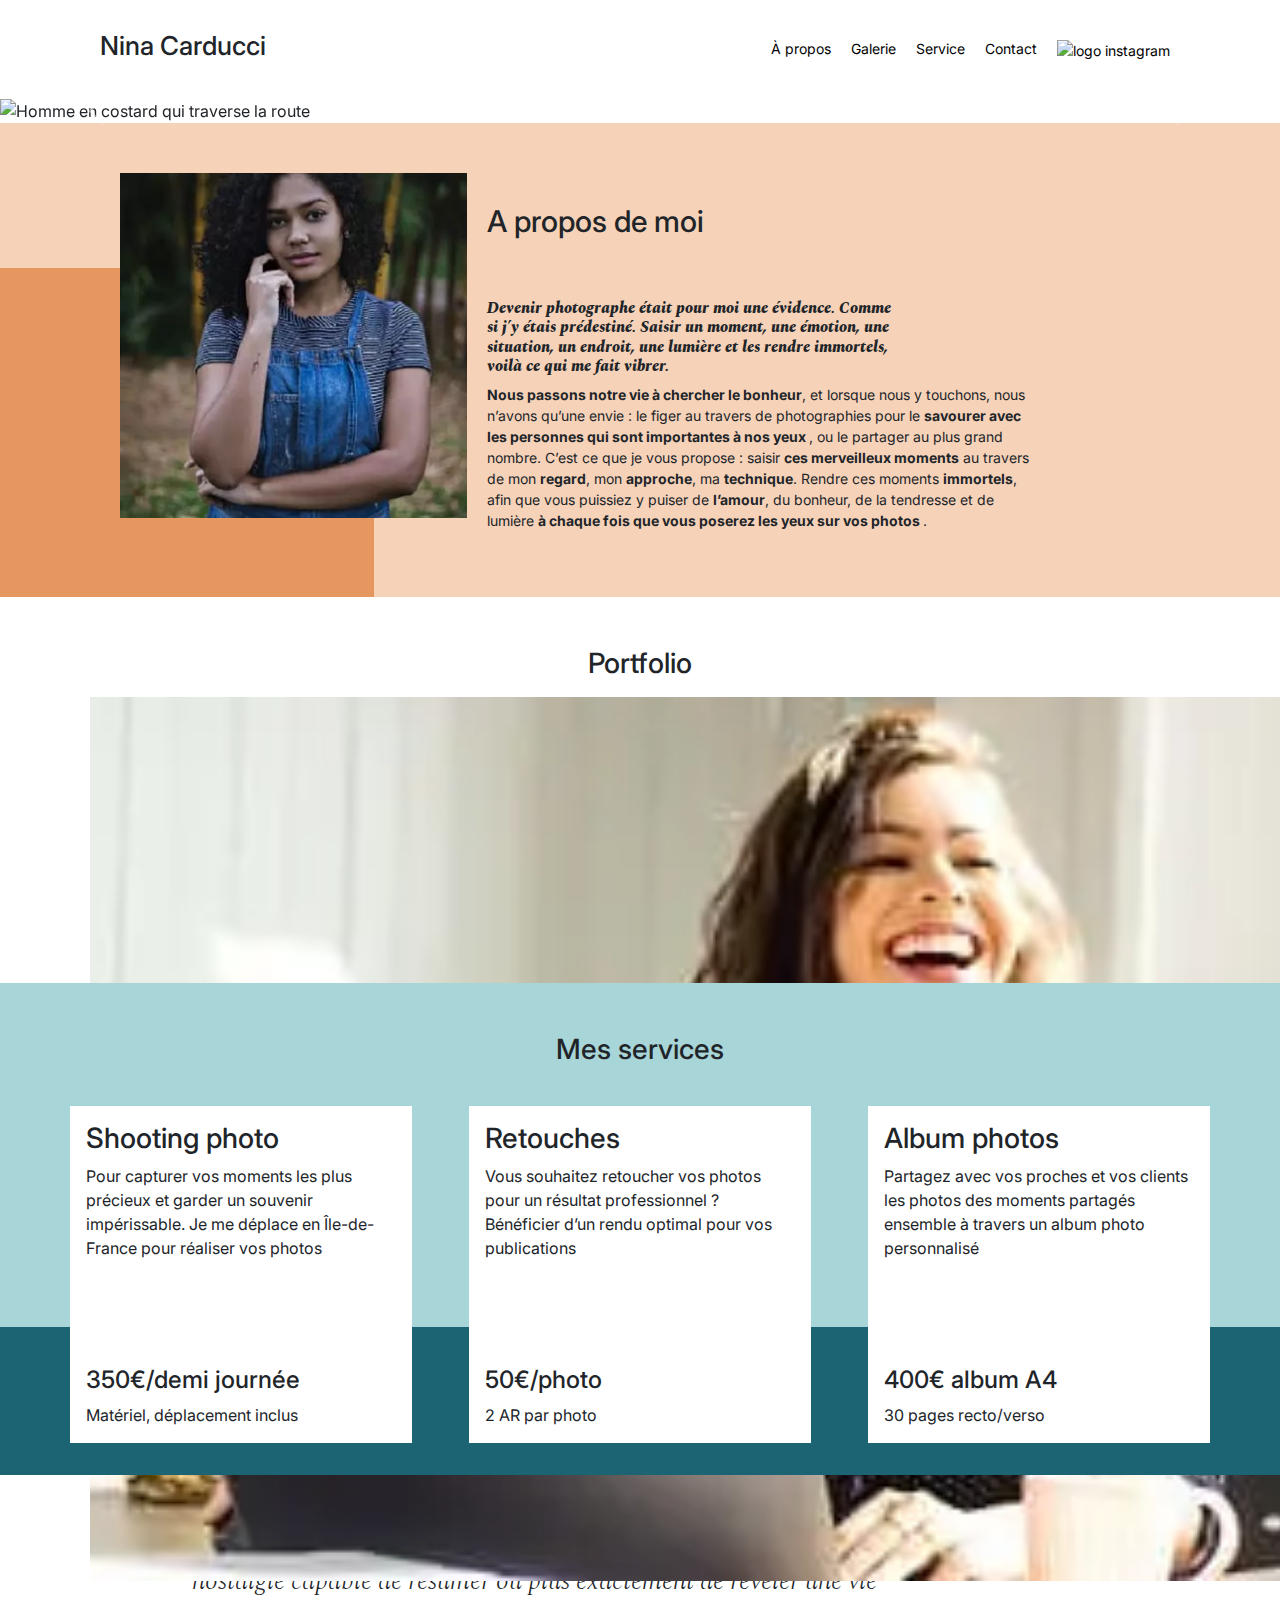
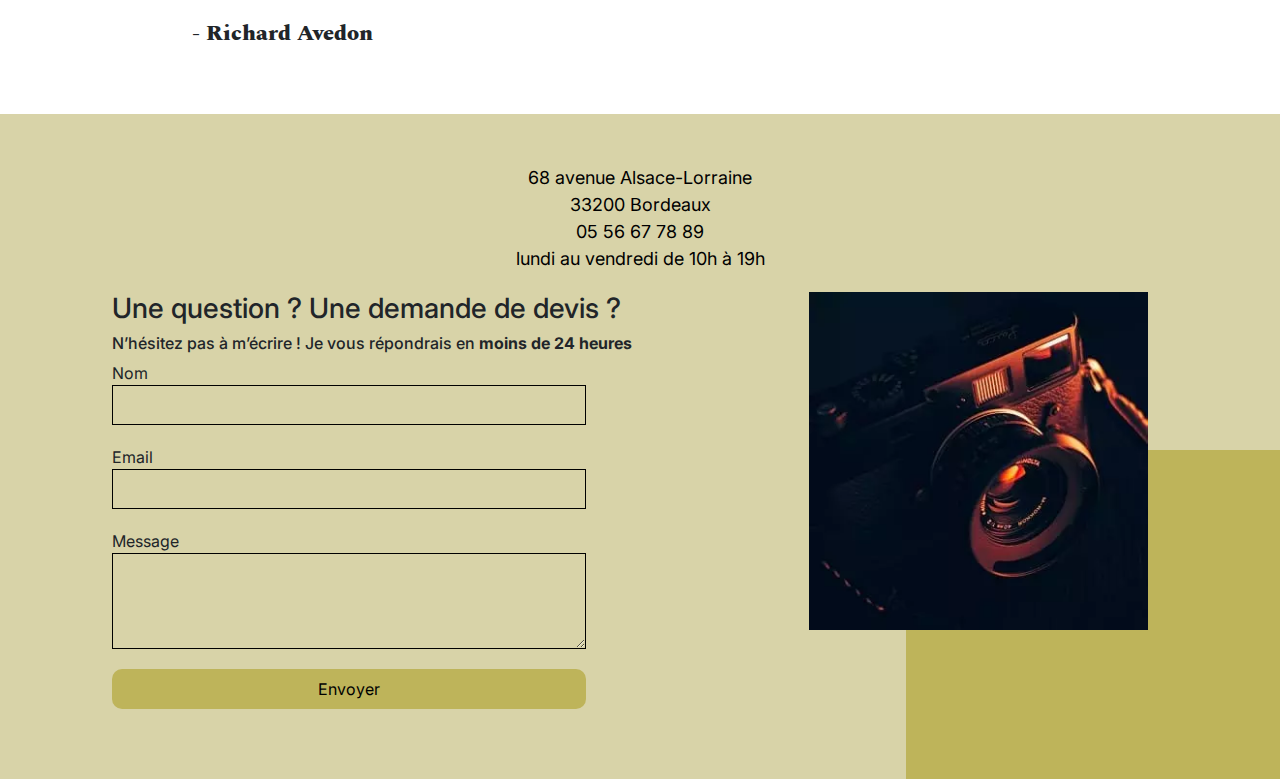
==== commit fdfa8d7f: "ajout de l'adresse dans contact" ====
--- a/index.html
+++ b/index.html
@@ -3,7 +3,6 @@
   <head>
     <meta charset="UTF-8" />
     <meta name="viewport" content="width=device-width, initial-scale=1.0" />
-    <link rel="manifest" href="./manifest.json" />
     <title>Photographe Nina Carducci</title>
     <meta
       name="description"
@@ -20,10 +19,7 @@
       property="og:url"
       content="https://giabilan.github.io/Photographe_Nina_Carducci/"
     />
-    <meta
-      property="og:image"
-      content="assets/images/frame_of_nina_carducci.jpg"
-    />
+    <meta property="og:image" content="./assets/images/nina.webp" />
     <meta
       property="og:description"
       content="Découvrez le travail de Nina Carducci, photographe professionnelle. Parcourez sa galerie de photos et prenez contact pour réserver une séance photo."
@@ -36,10 +32,7 @@
       name="twitter:description"
       content="Découvrez le travail de Nina Carducci, photographe professionnelle. Parcourez sa galerie de photos et prenez contact pour réserver une séance photo."
     />
-    <meta
-      name="twitter:image"
-      content="./assets/images/frame_of_nina_carducci.jpg"
-    />
+    <meta name="twitter:image" content="./assets/images/nina.webp" />
 
     <!-- CSS -->
     <link rel="stylesheet" href="./assets/bootstrap/bootstrap.css" />
@@ -67,7 +60,7 @@
         "telephone": "05 56 67 78 89",
         "openingHours": "Mo,Tu,We,Th,Fr 10:00-19:00",
         "priceRange": "Prix variables en fonction des services",
-        "image": "../assets/images/frame_nina_carducci.jpg",
+        "image": "./assets/images/nina.webp",
         "service": [
           {
             "@type": "Service",
@@ -251,14 +244,14 @@
             <img
               data-gallery-tag="Entreprises"
               class="gallery-item"
-              src="./assets/images/gallery/entreprise/ali-morshedlou-WMD64tMfc4k-unsplash.jpg"
+              src="./assets/images/gallery/entreprise/ali-morshedlou-WMD64tMfc4k-unsplash.webp"
               loading="lazy"
               alt="Portrait d'un homme d'entreprise"
             />
             <img
               data-gallery-tag="Entreprises"
               class="gallery-item"
-              src="./assets/images/gallery/entreprise/jason-goodman-tHO1_OuKbg0-unsplash.jpg"
+              src="./assets/images/gallery/entreprise/jason-goodman-tHO1_OuKbg0-unsplash.webp"
               loading="lazy"
               alt="Femme qui rigole au travail"
             />
@@ -299,7 +292,7 @@
             <img
               data-gallery-tag="Entreprises"
               class="gallery-item"
-              src="./assets/images/gallery/entreprise/mateus-campos-felipe-Fsgzm8N0hIY-unsplash.jpg"
+              src="./assets/images/gallery/entreprise/mateus-campos-felipe-Fsgzm8N0hIY-unsplash.webp"
               loading="lazy"
               alt="Femme qui rigole au travail"
             />
@@ -380,6 +373,12 @@
       </article>
     </main>
     <footer id="contact">
+      <div class="location">
+        <span class="adress">68 avenue Alsace-Lorraine</span>
+        <span class="adressCity">33200 Bordeaux</span>
+        <span class="adressPhoneNumber">05 56 67 78 89</span>
+        <span class="adressOpenningTime">lundi au vendredi de 10h à 19h</span>
+      </div>
       <div class="container">
         <div class="form-container">
           <h2 class="form-title">Une question ? Une demande de devis ?</h2>
--- a/assets/style.css
+++ b/assets/style.css
@@ -1,374 +1,376 @@
+.about-me__introduction,
+.quote,
+.quote__text {
+  font-style: italic;
+  font-family: Spectral;
+}
+.quote,
+.quote__author,
+.quote__text {
+  font-family: Spectral;
+}
+.service,
+header {
+  background-color: #fff;
+  display: flex;
+}
+#about,
+#contact {
+  position: relative;
+  padding-inline: 100px;
+  padding-block: 50px;
+}
+
+#contact .location {
+  display: flex;
+  flex-direction: column;
+  align-items: center;
+  padding-bottom: 20px;
+  font-size: 18px;
+  color: black;
+}
+
+.picture.left::before,
+.picture.right::before {
+  content: " ";
+  width: 374px;
+  height: 329px;
+  bottom: 0;
+  z-index: -1;
+}
+#about,
+#contact .container,
+.mg-next,
+.mg-prev,
+.service,
+form,
+header,
+nav ul {
+  display: flex;
+}
 body {
-	max-width: 1920px;
-	margin: auto;
+  max-width: 1920px;
+  margin: auto;
 }
 * {
-	font-family: 'Inter';
-	font-style: normal;
+  font-family: Inter;
+  font-style: normal;
 }
 header {
-	background-color: white;
-	position: sticky;
-	top:0;
-	z-index: 1000;
-	display: flex;
-	justify-content: space-between;
-	padding-inline: 100px;
-	padding-block: 30px;
-	align-items: center;
-}
-
+  position: sticky;
+  top: 0;
+  z-index: 1000;
+  justify-content: space-between;
+  padding-inline: 100px;
+  padding-block: 30px;
+  align-items: center;
+}
 header .name {
-	font-size: 26px;
-}
-
+  font-size: 26px;
+}
 nav ul {
-	display: flex;
-	list-style-type: none;
-	font-size: 14px;
-	margin-bottom: 0;
-}
-
+  list-style-type: none;
+  font-size: 14px;
+  margin-bottom: 0;
+}
 nav li {
-	padding-inline: 10px;
-}
-
+  padding-inline: 10px;
+}
 nav a {
-	text-decoration: none;
-	color: #000
-}
-
+  text-decoration: none;
+  color: #000;
+}
 .social-link img {
-	width: 20px;
-}
-
+  width: 20px;
+}
 #about {
-	display: flex;
-	background-color: #F6D2B8;
-	padding-inline: 100px;
-	padding-block: 100px;
-	position: relative;
-}
-
+  background-color: #f6d2b8;
+}
 .picture.left::before {
-	content: ' ';
-	background-color: #E5975F;
-	width: 374px;
-	height: 329px;
-	position: absolute;
-	bottom: 0;
-	left: 0;
-	z-index: -1;
-}
-
+  background-color: #e5975f;
+  position: absolute;
+  left: 0;
+}
 .picture {
-	flex: 1;
-	margin: 0 20px;
-	z-index: 0;
-}
-
+  flex: 1;
+  margin: 0 20px;
+  z-index: 0;
+}
 .picture img {
-	width: 100%;
-
-}
-#about-me {
-	flex: 2
+  width: 100%;
+}
+#about-me,
+.form-container {
+  flex: 2;
 }
 .about-me__title {
-	margin-top: 1em;
-	margin-bottom: 60px;
-	font-size: 30px;
+  margin-top: 1em;
+  margin-bottom: 60px;
+  font-size: 30px;
 }
 .about-me__introduction {
-	font-family: 'Spectral';
-	font-weight: 800;
-	font-style: italic;
-	width: 60%;
-	font-size: 16px;
+  font-weight: 800;
+  width: 60%;
+  font-size: 16px;
 }
 #about-me p {
-	width: 80%;
-	font-size: 14px;
-}
-
-.title{
-	text-align: center;
-	padding-top: 50px;
-	font-size: 28px;
-}
-
+  width: 80%;
+  font-size: 14px;
+}
+.title {
+  text-align: center;
+  padding-top: 50px;
+  font-size: 28px;
+}
 .gallery nav {
-	justify-content: center;
-}
-
-.nav-pills .nav-link.active, .nav-pills .show > .nav-link {
-	background: #E5975F;
-	color: black;
-	font-weight: 600;
-}
-
-nav-pills nav-link.active, nav-pills .show > nav-link {
-	color: black;
-
+  justify-content: center;
+}
+.nav-pills .nav-link.active,
+.nav-pills .show > .nav-link {
+  background: #e5975f;
+  color: #000;
+  font-weight: 600;
+}
+nav-pills .show > nav-link,
+nav-pills nav-link.active {
+  color: #000;
 }
 .nav-pills .nav-link {
-	color: black;
-	cursor: pointer;
-	border-radius: 0;
+  color: #000;
+  cursor: pointer;
+  border-radius: 0;
 }
 .item-column {
-	position: relative;
-	margin-bottom: 0 !important;
-	padding: 0;
-}
-.item-column::after{
-	content: "";
-	display: block;
-	padding-bottom: 100%;
-
+  position: relative;
+  margin-bottom: 0 !important;
+  padding: 0;
+}
+.item-column::after {
+  content: "";
+  display: block;
+  padding-bottom: 100%;
 }
 .gallery-item {
-	position: absolute;
-	width: 100%;
-	height: 100%;
-	object-fit: cover;
-	padding: .5em;
-	cursor: pointer;
-}
-.mg-prev, .mg-next {
-	width: 30px;
-	height: 30px;
-	border-radius: 00%;
-	justify-content: center;
-	align-items: center;
-	display: flex;
-	font-size: 24px;
-}
-
+  position: absolute;
+  width: 100%;
+  height: 100%;
+  object-fit: cover;
+  padding: 0.5em;
+  cursor: pointer;
+}
+.mg-next,
+.mg-prev {
+  width: 30px;
+  height: 30px;
+  border-radius: 00%;
+  justify-content: center;
+  align-items: center;
+  font-size: 24px;
+}
+form input,
+form textarea {
+  width: 100%;
+  background-color: transparent;
+  border: 1px solid;
+  margin-bottom: 20px;
+}
 .quote {
-	font-family: 'Spectral';
-	font-style: italic;
-	width: 70%;
-	margin: auto;
-	padding-block: 3em;
+  width: 70%;
+  margin: auto;
+  padding-block: 3em;
 }
 .quote__text {
-	font-family: Spectral;
-	font-style: italic;
-	font-weight: 300;
-	font-size: 26px;
-
+  font-weight: 300;
+  font-size: 26px;
 }
 .quote__author {
-	font-family: Spectral;
-	font-weight: 800;
-	font-size: 22px;
-}
-
+  font-weight: 800;
+  font-size: 22px;
+}
 #services {
-	margin: auto;
-	background-color: #A8D5D8 ;
-	position: relative;
-}
-#services .container::before{
-	content: ' ';
-	background-color: #1C6474;
-	position: absolute;
-	width: 100%;
-	height: 30%;
-	bottom: 0;
-	left: 0;
-	z-index: 0;
-}
-
+  margin: auto;
+  background-color: #a8d5d8;
+  position: relative;
+}
+#services .container::before {
+  content: " ";
+  background-color: #1c6474;
+  position: absolute;
+  width: 100%;
+  height: 30%;
+  bottom: 0;
+  left: 0;
+  z-index: 0;
+}
 #services .container {
-	justify-content: space-between;
-	display: flex;
-	padding : 2em 0;
-
-}
-
+  justify-content: space-between;
+  display: flex;
+  padding: 2em 0;
+}
 .service {
-	background-color: white;
-	max-width: 390px;
-	width: 30%;
-	height: 337px;
-	padding: 1em;
-	display: flex;
-	flex-direction: column;
-	justify-content: space-between;
-	z-index: 1;
-}
-
+  max-width: 390px;
+  width: 30%;
+  height: 337px;
+  padding: 1em;
+  flex-direction: column;
+  justify-content: space-between;
+  z-index: 1;
+}
 #contact {
-	margin: auto;
-	background-color: #D8D3A8 ;
-	position: relative;
-	padding-inline: 100px;
-	padding-block: 100px;
-}
-
-#contact .container {
-	display: flex;
+  margin: auto;
+  background-color: #d8d3a8;
 }
 .picture.right::before {
-	content: ' ';
-	background-color: #BEB45A;
-	width: 374px;
-	height: 329px;
-	position: absolute;
-	bottom: 0;
-	right: 0;
-	z-index: -1;
-}
-.form-container {
-	flex : 2;
-}
-
+  background-color: #beb45a;
+  position: absolute;
+  right: 0;
+}
 .form-title {
-	font-size: 28px;
-}
-
+  font-size: 28px;
+}
 .form-sub_title {
-	font-size: 16px;
-}
-
+  font-size: 16px;
+}
 form {
-	display: flex;
-	flex-direction: column;
-	width: 70%;
-	align-items: flex-start;
-}
-
+  flex-direction: column;
+  width: 70%;
+  align-items: flex-start;
+}
 form input {
-	width: 100%;
-	background-color: transparent;
-	border: solid 1px;
-	height: 2.5em;
-	margin-bottom: 20px;
-}
-
+  height: 2.5em;
+}
 form textarea {
-	width: 100%;
-	background-color: transparent;
-	border: solid 1px;
-	height: 5em;
-	line-height: 2.5em;
-	font-size: 1.2em;
-	margin-bottom: 20px;
+  height: 5em;
+  line-height: 2.5em;
+  font-size: 1.2em;
 }
 input[type="submit"] {
-	background-color: #BEB45A;
-	padding: .5em 1em
-}
-
+  background-color: #beb45a;
+  padding: 0.5em 1em;
+  border: none;
+  border-radius: 10px;
+}
 @media all and (max-width: 1180px) {
-	.picture {
-		flex : 2;
-	}
-	#about, #contact .container {
-		align-items: center;
-	}
-	.about-me__title {
-		margin-top: 0;
-		margin-bottom: 1em;
-	}
-	#about-me h6, #about-me p {
-		width: 100%;
-	}
-}
-
+  .picture {
+    flex: 2;
+  }
+  #about,
+  #contact .container {
+    align-items: center;
+  }
+  .about-me__title {
+    margin-top: 0;
+    margin-bottom: 1em;
+  }
+  #about-me h6,
+  #about-me p {
+    width: 100%;
+  }
+}
 @media all and (max-width: 1000px) {
-	#about{
-		flex-direction: column;
-
-	}
-	.picture {
-		width: 50%;
-	}
-	.picture.left::before {
-		width: 100%;
-		height: 30%;
-		position: absolute;
-		bottom: auto;
-		top: 0;
-		left: 0;
-		z-index: -1;
-	}
-	.about-me__title{
-		text-align: center;
-		margin-top: 1em;
-	}
-	#services .container {
-		flex-direction: column;
-	}
-	.service {
-		width: 100%;
-		max-width: 100%;
-		height: auto;
-		margin: 2em 0
-	}
-	.service__description{
-		margin-bottom: 1em;
-	}
-
-	#services .container::before{
-		width: 30%;
-		height: 100%;
-		bottom: 0;
-		right: 0;
-		left: auto;
-		z-index: 0;
-	}
-
-	#contact .container {
-		flex-direction: column;
-	}
-	#contact .picture.right {
-		margin-top: 1em;
-	}
-	.picture.right::before {
-		width: 100%;
-		height: 30%;
-		position: absolute;
-		bottom: 0;
-		right: 0;
-		z-index: -1;
-	}
-}
-
+  .picture.left::before,
+  .picture.right::before {
+    height: 30%;
+    position: absolute;
+    z-index: -1;
+    width: 100%;
+  }
+  #about,
+  #contact .container,
+  #services .container {
+    flex-direction: column;
+  }
+  .picture {
+    width: 50%;
+  }
+  .picture.left::before {
+    bottom: auto;
+    top: 0;
+    left: 0;
+  }
+  .about-me__title {
+    text-align: center;
+    margin-top: 1em;
+  }
+  .service {
+    width: 100%;
+    max-width: 100%;
+    height: auto;
+    margin: 2em 0;
+  }
+  .service__description {
+    margin-bottom: 1em;
+  }
+  #services .container::before {
+    width: 30%;
+    height: 100%;
+    bottom: 0;
+    right: 0;
+    left: auto;
+    z-index: 0;
+  }
+  #contact .picture.right {
+    margin-top: 1em;
+  }
+  .picture.right::before {
+    bottom: 0;
+    right: 0;
+  }
+}
 @media all and (max-width: 650px) {
-	header {
-		flex-direction: column;
-		padding-inline: 0;
-	}
-	header nav, header nav ul {
-		width: 100%;
-		padding: 0 0 0 0;
-	}
-	header nav li {
-		flex: 1;
-		padding-block: 1em;
-		text-align: center;
-	}
-	.picture.left::before, .picture.right::before {
-		height: 150px;
-	}
-	#services .container {
-		align-items: center;
-	}
-	.service {
-		max-width: 90%;
-	}
-	#about, #contact {
-		padding-inline: 2em;
-		padding-block: 2em;
-	}
-	form {
-		width: 100%;
-	}
-	.picture {
-		width: 80%;
-	}
-}
-
+  header {
+    flex-direction: column;
+    padding-inline: 0;
+  }
+  header nav,
+  header nav ul {
+    width: 100%;
+    padding: 0;
+  }
+  header nav li {
+    flex: 1;
+    padding-block: 1em;
+    text-align: center;
+  }
+  .picture.left::before,
+  .picture.right::before {
+    height: 150px;
+  }
+  #services .container {
+    align-items: center;
+  }
+  .service {
+    max-width: 90%;
+  }
+  #about,
+  #contact {
+    padding-inline: 2em;
+    padding-block: 2em;
+  }
+  form {
+    width: 100%;
+  }
+  .picture {
+    width: 80%;
+  }
+  .about-me__introduction {
+    width: 100%;
+    margin-bottom: 30px;
+  }
+  .quote__text {
+    font-size: 20px;
+  }
+  .quote__author {
+    font-size: 18px;
+  }
+  #services .container::before {
+    content: " ";
+    background-color: transparent;
+    position: absolute;
+    width: 100%;
+    height: 30%;
+    bottom: 0;
+    left: 0;
+    z-index: 0;
+  }
+}
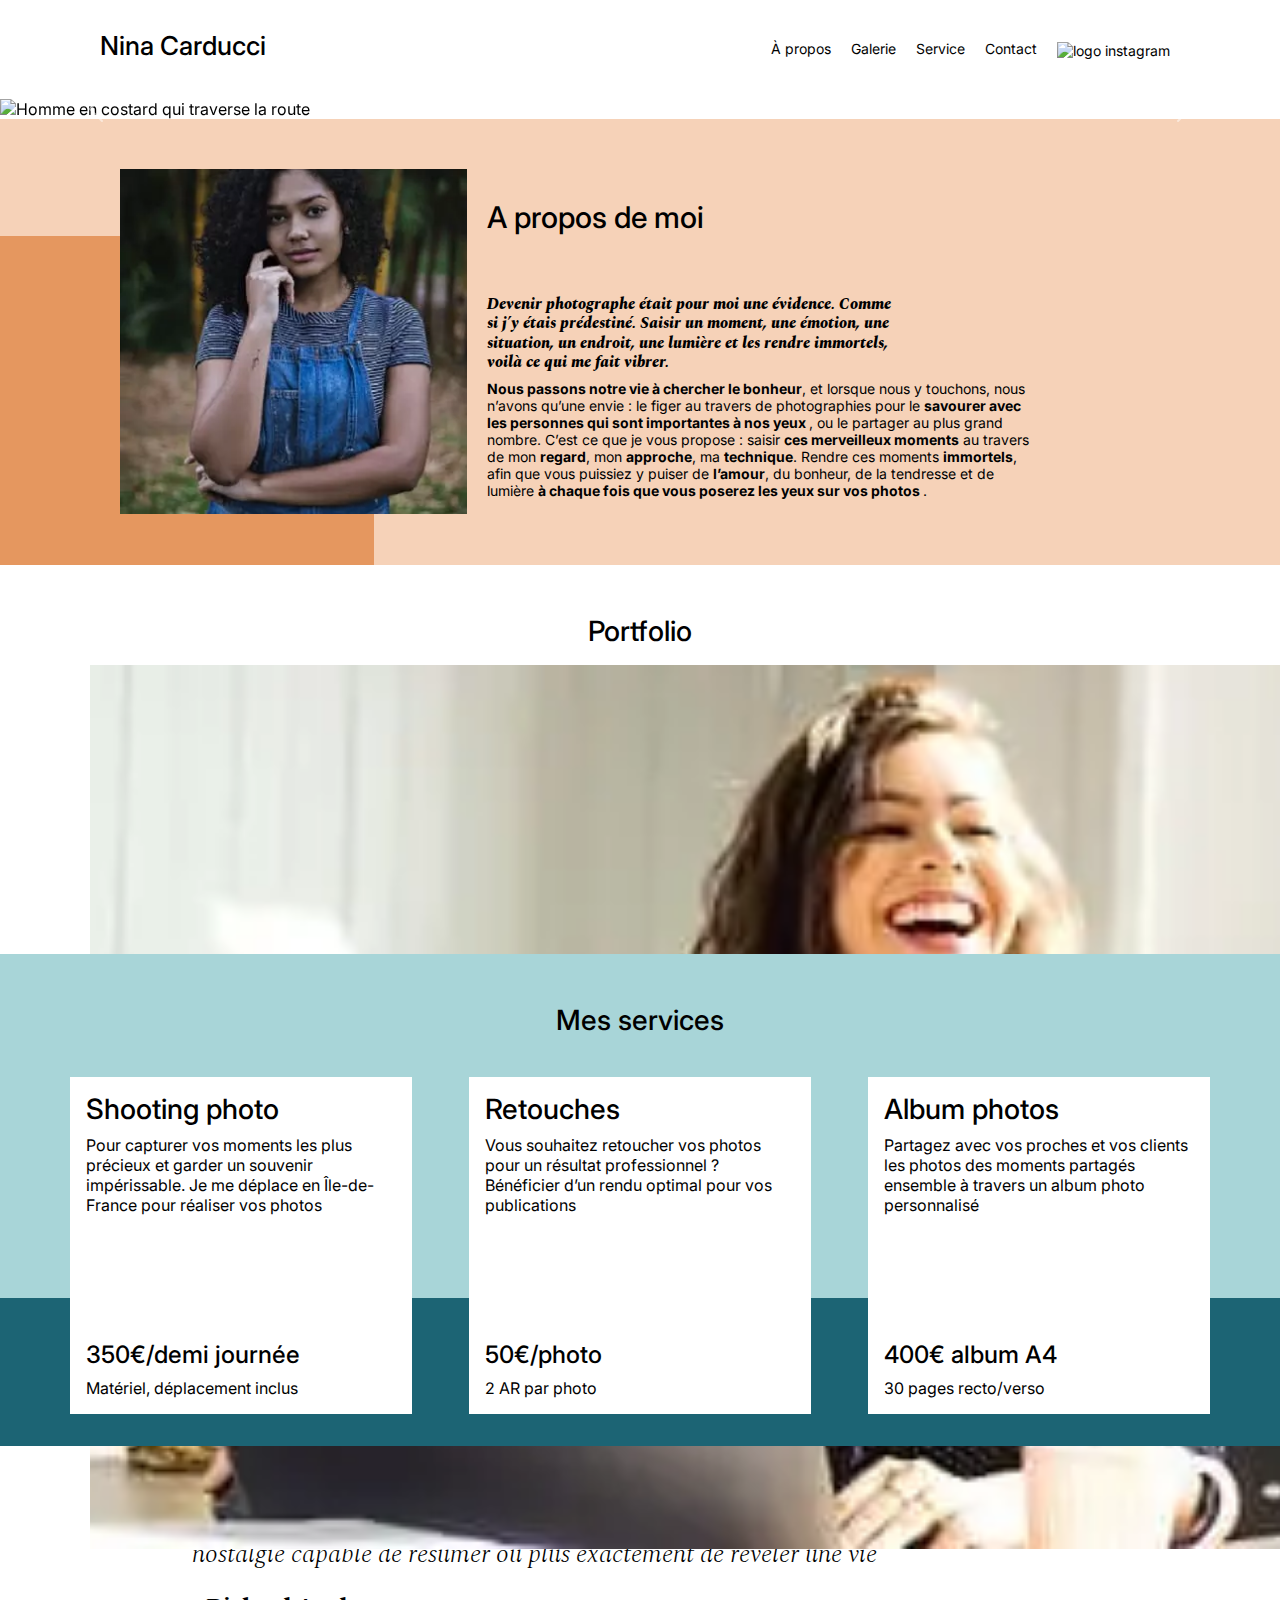
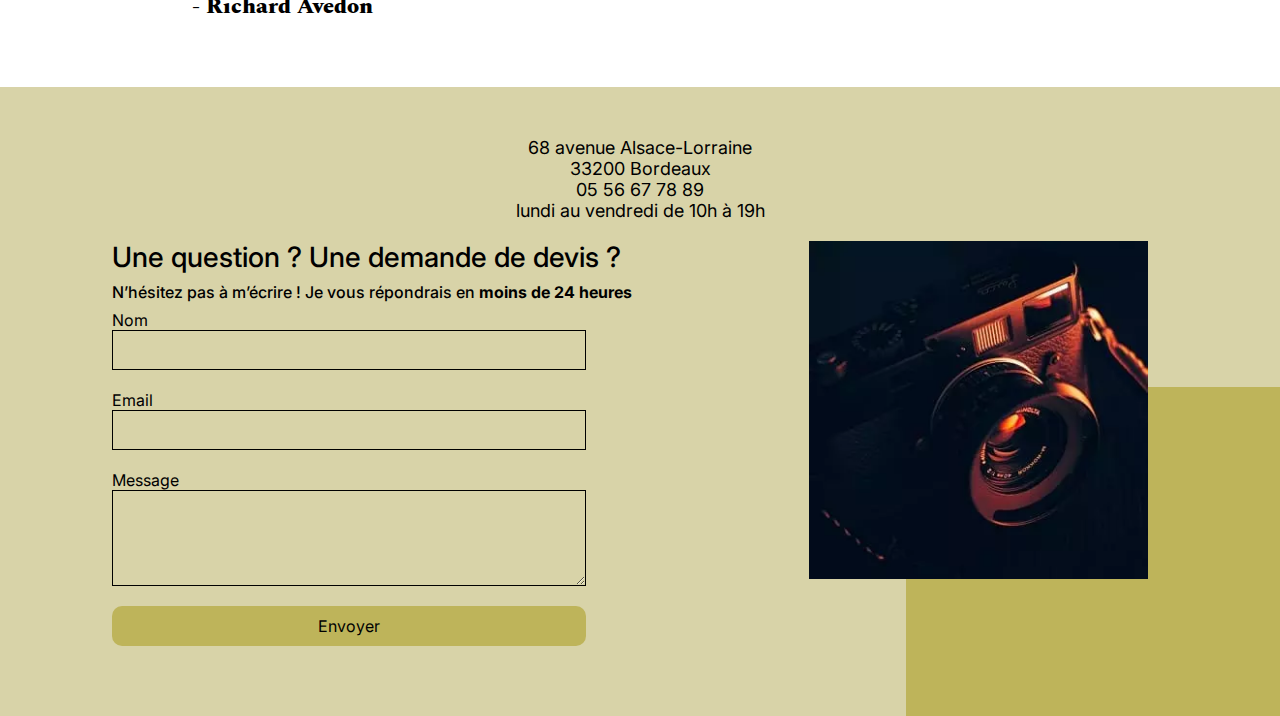
==== commit c21abf76: "h3 to h2 for .title" ====
--- a/index.html
+++ b/index.html
@@ -1,425 +1,271 @@
 <!DOCTYPE html>
 <html lang="fr">
-  <head>
-    <meta charset="UTF-8" />
-    <meta name="viewport" content="width=device-width, initial-scale=1.0" />
-    <title>Photographe Nina Carducci</title>
-    <meta
-      name="description"
-      content="Découvrez le travail de Nina Carducci, photographe professionnelle. Parcourez sa galerie de photos et prenez contact pour réserver une séance photo."
-    />
-
-    <link rel="icon" type="image/vnd.icon" href="assets/images/nina.webp" />
-    <meta name="robots" content="index, follow" />
-
-    <!-- Balises OpenGraph pour les réseaux sociaux -->
-    <meta property="og:title" content="Photographe Nina Carducci" />
-    <meta property="og:type" content="website" />
-    <meta
-      property="og:url"
-      content="https://giabilan.github.io/Photographe_Nina_Carducci/"
-    />
-    <meta property="og:image" content="./assets/images/nina.webp" />
-    <meta
-      property="og:description"
-      content="Découvrez le travail de Nina Carducci, photographe professionnelle. Parcourez sa galerie de photos et prenez contact pour réserver une séance photo."
-    />
-
-    <!-- Balises OpenGraph pour les Card Twitter -->
-    <meta name="twitter:card" content="summary_large_image" />
-    <meta name="twitter:title" content="Photographe Nina Carducci" />
-    <meta
-      name="twitter:description"
-      content="Découvrez le travail de Nina Carducci, photographe professionnelle. Parcourez sa galerie de photos et prenez contact pour réserver une séance photo."
-    />
-    <meta name="twitter:image" content="./assets/images/nina.webp" />
-
-    <!-- CSS -->
-    <link rel="stylesheet" href="./assets/bootstrap/bootstrap.css" />
-    <link rel="stylesheet" href="./assets/style.css" />
-
-    <!-- Fonts -->
-    <link rel="preconnect" href="https://fonts.googleapis.com" />
-    <link rel="preconnect" href="https://fonts.gstatic.com" crossorigin />
-    <link
-      href="https://fonts.googleapis.com/css2?family=Inter&family=Spectral:ital,wght@0,400;1,300;1,400;1,800&display=swap"
-      rel="stylesheet"
-    />
-
-    <script type="application/ld+json">
-      {
-        "@context": "http://schema.org",
-        "@type": "LocalBusiness",
-        "name": "Photographe Nina Carducci",
-        "address": {
-          "@type": "PostalAddress",
-          "streetAddress": "68 avenue Alsace-Lorraine",
-          "postalCode": "33200",
-          "addressLocality": "Bordeaux"
-        },
-        "telephone": "05 56 67 78 89",
-        "openingHours": "Mo,Tu,We,Th,Fr 10:00-19:00",
-        "priceRange": "Prix variables en fonction des services",
-        "image": "./assets/images/nina.webp",
-        "service": [
-          {
-            "@type": "Service",
-            "name": "Shooting photo",
-            "description": "Pour capturer vos moments les plus précieux et garder un souvenir impérissable. Je me déplace en Île-de-France pour réaliser vos photos",
-            "offers": {
-              "@type": "Offer",
-              "price": "350€/demi journée",
-              "description": "Matériel, déplacement inclus",
-              "priceCurrency": "EUR",
-              "priceRange": "350-350"
+    <head>
+        <meta charset="UTF-8">
+        <meta name="viewport" content="width=device-width, initial-scale=1.0">
+        <title>Photographe Nina Carducci</title>
+        <meta name="description" content="Découvrez le travail de Nina Carducci, photographe professionnelle. Parcourez sa galerie de photos et prenez contact pour réserver une séance photo.">
+
+        <meta
+            name="keywords"
+            content="photographe événementiel, photographe mariage, photographie d'entreprise, photos d'entreprise professionnelles, photographe professionnel, photographie de mariage, photographe de mariages, événement spécial, photographie d'événement,montage photo,editing photo, mariage élégant, mariage romantique, photographie artistique, photos de qualité, bon prix">
+
+        <link rel="icon" type="image/vnd.icon" href="assets/images/nina.webp">
+        <meta name="robots" content="index, follow">
+
+        <!-- Balises meta pour les réseaux sociaux -->
+        <meta property="og:title" content="Photographe Nina Carducci">
+        <meta property="og:type" content="website">
+        <meta property="og:url" content="https://giabilan.github.io/Photographe_Nina_Carducci/">
+        <meta property="og:image" content="./assets/images/nina.webp">
+        <meta property="og:description" content="Découvrez le travail de Nina Carducci, photographe professionnelle. Parcourez sa galerie de photos et prenez contact pour réserver une séance photo.">
+
+        <!-- Balises meta pour les Card Twitter -->
+        <meta name="twitter:card" content="summary_large_image" >
+        <meta name="twitter:title" content="Photographe Nina Carducci">
+        <meta name="twitter:description" content="Découvrez le travail de Nina Carducci, photographe professionnelle. Parcourez sa galerie de photos et prenez contact pour réserver une séance photo.">
+        <meta name="twitter:image" content="./assets/images/nina.webp">
+
+        <!-- CSS -->
+        <link rel="stylesheet" href="./assets/bootstrap/bootstrap.css">
+        <link rel="stylesheet" href="./assets/style.css">
+
+        <!-- Fonts -->
+        <link rel="preconnect" href="https://fonts.googleapis.com">
+        <link rel="preconnect" href="https://fonts.gstatic.com" crossorigin>
+        <link href="https://fonts.googleapis.com/css2?family=Inter&family=Spectral:ital,wght@0,400;1,300;1,400;1,800&display=swap" rel="stylesheet">
+
+        <!-- Microdonnées -->
+        <script type="application/ld+json">
+            {
+                "@context": "http://schema.org",
+                "@type": "LocalBusiness",
+                "name": "Photographe Nina Carducci",
+                "address": {
+                    "@type": "PostalAddress",
+                    "streetAddress": "68 avenue Alsace-Lorraine",
+                    "postalCode": "33200",
+                    "addressLocality": "Bordeaux"
+                },
+                "telephone": "05 56 67 78 89",
+                "openingHours": "Mo,Tu,We,Th,Fr 10:00-19:00",
+                "priceRange": "Prix variables en fonction des services",
+                "image": "./assets/images/nina.webp",
+                "service": [
+                    {
+                        "@type": "Service",
+                        "name": "Shooting photo",
+                        "description": "Pour capturer vos moments les plus précieux et garder un souvenir impérissable. Je me déplace en Île-de-France pour réaliser vos photos",
+                        "offers": {
+                            "@type": "Offer",
+                            "price": "350€/demi journée",
+                            "description": "Matériel, déplacement inclus",
+                            "priceCurrency": "EUR",
+                            "priceRange": "350-350"
+                        }
+                    },
+                    {
+                        "@type": "Service",
+                        "name": "Retouches",
+                        "description": "Vous souhaitez retoucher vos photos pour un résultat professionnel ? Bénéficier d’un rendu optimal pour vos publications",
+                        "offers": {
+                            "@type": "Offer",
+                            "price": "50€/photo",
+                            "description": "2 AR par photo",
+                            "priceCurrency": "EUR",
+                            "priceRange": "50-50"
+                        }
+                    },
+                    {
+                        "@type": "Service",
+                        "name": "Album photos",
+                        "description": "Partagez avec vos proches et vos clients les photos des moments partagés ensemble à travers un album photo personnalisé",
+                        "offers": {
+                            "@type": "Offer",
+                            "price": "400€ album A4",
+                            "description": "30 pages recto/verso",
+                            "priceCurrency": "EUR",
+                            "priceRange": "400-400"
+                        }
+                    }
+                ]
             }
-          },
-          {
-            "@type": "Service",
-            "name": "Retouches",
-            "description": "Vous souhaitez retoucher vos photos pour un résultat professionnel ? Bénéficier d’un rendu optimal pour vos publications",
-            "offers": {
-              "@type": "Offer",
-              "price": "50€/photo",
-              "description": "2 AR par photo",
-              "priceCurrency": "EUR",
-              "priceRange": "50-50"
-            }
-          },
-          {
-            "@type": "Service",
-            "name": "Album photos",
-            "description": "Partagez avec vos proches et vos clients les photos des moments partagés ensemble à travers un album photo personnalisé",
-            "offers": {
-              "@type": "Offer",
-              "price": "400€ album A4",
-              "description": "30 pages recto/verso",
-              "priceCurrency": "EUR",
-              "priceRange": "400-400"
-            }
-          }
-        ]
-      }
-    </script>
-  </head>
-  <body>
-    <header>
-      <h1 class="name">Nina Carducci</h1>
-      <nav>
-        <ul>
-          <li><a href="#about">À propos</a></li>
-          <li><a href="#gallery">Galerie</a></li>
-          <li><a href="#services">Service</a></li>
-          <li><a href="#contact">Contact</a></li>
-          <li>
-            <a
-              class="social-link"
-              href="https://www.instagram.com/ninacarducci.photo/?hl=fr"
-              target="_blank"
-              ><img src="assets/images/instagram.png" alt="logo instagram"
-            /></a>
-          </li>
-        </ul>
-      </nav>
-    </header>
-    <main>
-      <section id="containerCarousel">
-        <div
-          id="carouselExampleIndicators"
-          class="carousel slide"
-          data-bs-ride="carousel"
-        >
-          <div class="carousel-indicators">
-            <button
-              type="button"
-              data-bs-target="#carouselExampleIndicators"
-              data-bs-slide-to="0"
-              class="active"
-              aria-current="true"
-              aria-label="Slide 1"
-            ></button>
-            <button
-              type="button"
-              data-bs-target="#carouselExampleIndicators"
-              data-bs-slide-to="1"
-              aria-label="Slide 2"
-            ></button>
-            <button
-              type="button"
-              data-bs-target="#carouselExampleIndicators"
-              data-bs-slide-to="2"
-              aria-label="Slide 3"
-            ></button>
-          </div>
-          <div class="carousel-inner">
-            <div class="carousel-item active">
-              <img
-                src="./assets/images/slider/ryoji-iwata-wUZjnOv7t0g-unsplash_new.webp"
-                class="d-block w-100"
-                alt="Homme en costard qui traverse la route"
-              />
-            </div>
-            <div class="carousel-item">
-              <img
-                src="./assets/images/slider/nicholas-green-nPz8akkUmDI-unsplash.webp"
-                loading="lazy"
-                class="d-block w-100"
-                alt="Foule entrain de s'amuser dans un festival"
-              />
-            </div>
-            <div class="carousel-item">
-              <img
-                src="./assets/images/slider/edward-cisneros-3_h6-1NPDGw-unsplash.webp"
-                loading="lazy"
-                class="d-block w-100"
-                alt="mariés qui s'embrassent"
-              />
-            </div>
-          </div>
-          <button
-            class="carousel-control-prev"
-            type="button"
-            data-bs-target="#carouselExampleIndicators"
-            data-bs-slide="prev"
-          >
-            <span class="carousel-control-prev-icon" aria-hidden="true"></span>
-            <span class="visually-hidden">Previous</span>
-          </button>
-          <button
-            class="carousel-control-next"
-            type="button"
-            data-bs-target="#carouselExampleIndicators"
-            data-bs-slide="next"
-          >
-            <span class="carousel-control-next-icon" aria-hidden="true"></span>
-            <span class="visually-hidden">Next</span>
-          </button>
-        </div>
-      </section>
-      <div id="about">
-        <div class="picture left">
-          <img
-            src="./assets/images/nina.webp"
-            loading="lazy"
-            alt="Portrait de la photographe Nina Carducci"
-          />
-        </div>
-        <div id="about-me">
-          <h2 class="about-me__title">A propos de moi</h2>
-          <h3 class="about-me__introduction">
-            Devenir photographe était pour moi une évidence. Comme si j’y étais
-            prédestiné. Saisir un moment, une émotion, une situation, un
-            endroit, une lumière et les rendre immortels, voilà ce qui me fait
-            vibrer.
-          </h3>
-          <p>
-            <strong>Nous passons notre vie à chercher le bonheur</strong>, et
-            lorsque nous y touchons, nous n’avons qu’une envie : le figer au
-            travers de photographies pour le
-            <strong>
-              savourer avec les personnes qui sont importantes à nos yeux </strong
-            >, ou le partager au plus grand nombre. C’est ce que je vous propose
-            : saisir <strong>ces merveilleux moments</strong> au travers de mon
-            <strong>regard</strong>, mon <strong>approche</strong>, ma
-            <strong>technique</strong>. Rendre ces moments
-            <strong>immortels</strong>, afin que vous puissiez y puiser de
-            <strong>l’amour</strong>, du bonheur, de la tendresse et de lumière
-            <strong>
-              à chaque fois que vous poserez les yeux sur vos photos </strong
-            >.
-          </p>
-        </div>
-      </div>
-      <section id="gallery">
-        <h2 class="title">Portfolio</h2>
-        <div class="container py-3">
-          <div class="gallery">
-            <img
-              data-gallery-tag="Concert"
-              class="gallery-item"
-              src="./assets/images/gallery/concerts/aaron-paul-wnx-fxzb6cw-unsplash1.webp"
-              loading="lazy"
-              alt="Aaron Paul chante dans un concert"
-            />
-            <img
-              data-gallery-tag="Entreprises"
-              class="gallery-item"
-              src="./assets/images/gallery/entreprise/ali-morshedlou-WMD64tMfc4k-unsplash.webp"
-              loading="lazy"
-              alt="Portrait d'un homme d'entreprise"
-            />
-            <img
-              data-gallery-tag="Entreprises"
-              class="gallery-item"
-              src="./assets/images/gallery/entreprise/jason-goodman-tHO1_OuKbg0-unsplash.webp"
-              loading="lazy"
-              alt="Femme qui rigole au travail"
-            />
-            <img
-              data-gallery-tag="Mariages"
-              class="gallery-item"
-              src="./assets/images/gallery/mariage/hannah-busing-RvF2R_qMpRk-unsplash.webp"
-              loading="lazy"
-              alt="Mariés qui se tiennet les mains"
-            />
-            <img
-              data-gallery-tag="Portrait"
-              class="gallery-item"
-              src="./assets/images/gallery/portraits/ade-tunji-rVkhWWZFAtQ-unsplash.webp"
-              loading="lazy"
-              alt="Portrait d'un homme aveuglé parle soleil"
-            />
-            <img
-              data-gallery-tag="Mariages"
-              class="gallery-item"
-              src="./assets/images/gallery/mariage/jakob-owens-SiniLJkXhMc-unsplash.webp"
-              alt="Photo de mariés"
-            />
-            <img
-              data-gallery-tag="Portrait"
-              class="gallery-item"
-              src="./assets/images/gallery/portraits/nino-van-prattenburg-443cl1uR_8-unsplash.webp"
-              loading="lazy"
-              alt="marche pas"
-            />
-            <img
-              data-gallery-tag="Concert"
-              class="gallery-item"
-              src="./assets/images/gallery/concerts/austin-neill-hgo1wfpxl3i-unsplash1.webp"
-              loading="lazy"
-              alt="Austin Neill entrain de chanter dans un concert"
-            />
-            <img
-              data-gallery-tag="Entreprises"
-              class="gallery-item"
-              src="./assets/images/gallery/entreprise/mateus-campos-felipe-Fsgzm8N0hIY-unsplash.webp"
-              loading="lazy"
-              alt="Femme qui rigole au travail"
-            />
-          </div>
-        </div>
-        <article class="quote">
-          <figure>
-            <blockquote>
-              <p class="quote__text">
-                Un portrait n’est pas une ressemblance. Dès lors qu’une émotion
-                ou qu’un fait est traduit en photo, il cesse d’être un fait pour
-                devenir une opinion. L’inexactitude n’existe pas en
-                photographie. Toutes les photos sont exactes. Aucune d’elles
-                n’est la vérité.
-              </p>
-            </blockquote>
-            <figcaption class="quote__author">- Richard Avedon</figcaption>
-          </figure>
-        </article>
-      </section>
-      <div id="services">
-        <h3 class="title">Mes services</h3>
-        <div class="container">
-          <article class="service">
-            <div class="service__description">
-              <h3>Shooting photo</h3>
-              <p>
-                Pour capturer vos moments les plus précieux et garder un
-                souvenir impérissable. Je me déplace en Île-de-France pour
-                réaliser vos photos
-              </p>
-            </div>
-            <div class="service__price">
-              <h4>350€/demi journée</h4>
-              <span>Matériel, déplacement inclus</span>
-            </div>
-          </article>
-          <article class="service">
-            <div class="service__description">
-              <h3>Retouches</h3>
-              <p>
-                Vous souhaitez retoucher vos photos pour un résultat
-                professionnel ? Bénéficier d’un rendu optimal pour vos
-                publications
-              </p>
-            </div>
-            <div class="service__price">
-              <h4>50€/photo</h4>
-              <span>2 AR par photo</span>
-            </div>
-          </article>
-          <article class="service">
-            <div class="service__description">
-              <h3>Album photos</h3>
-              <p>
-                Partagez avec vos proches et vos clients les photos des moments
-                partagés ensemble à travers un album photo personnalisé
-              </p>
-            </div>
-            <div class="service__price">
-              <h4>400€ album A4</h4>
-              <span>30 pages recto/verso</span>
-            </div>
-          </article>
-        </div>
-      </div>
-      <article class="quote">
-        <figure>
-          <blockquote>
-            <p class="quote__text">
-              De manière inconsciente, je crois, je guette un regard, une
-              expression, des traits ou une nostalgie capable de résumer ou plus
-              exactement de révéler une vie
-            </p>
-          </blockquote>
-          <figcaption class="quote__author">- Richard Avedon</figcaption>
-        </figure>
-      </article>
-    </main>
-    <footer id="contact">
-      <div class="location">
-        <span class="adress">68 avenue Alsace-Lorraine</span>
-        <span class="adressCity">33200 Bordeaux</span>
-        <span class="adressPhoneNumber">05 56 67 78 89</span>
-        <span class="adressOpenningTime">lundi au vendredi de 10h à 19h</span>
-      </div>
-      <div class="container">
-        <div class="form-container">
-          <h2 class="form-title">Une question ? Une demande de devis ?</h2>
-          <h3 class="form-sub_title">
-            N’hésitez pas à m’écrire ! Je vous répondrais en
-            <strong>moins de 24 heures</strong>
-          </h3>
-          <form action="" method="post">
-            <label for="nom">Nom</label>
-            <input type="text" name="nom" id="nom" />
-            <label for="email">Email</label>
-            <input type="email" name="email" id="email" />
-            <label for="message">Message</label>
-            <textarea
-              name="message"
-              id="message"
-              cols="30"
-              rows="10"
-            ></textarea>
-            <input type="submit" value="Envoyer" />
-          </form>
-        </div>
-        <div class="picture right">
-          <img
-            src="./assets/images/camera.webp"
-            loading="lazy"
-            alt="Image d'un appareil photo professionnel"
-          />
-        </div>
-      </div>
-    </footer>
-    <!-- Jquery -->
-    <script
-      src="https://code.jquery.com/jquery-3.4.1.min.js"
-      integrity="sha256-CSXorXvZcTkaix6Yvo6HppcZGetbYMGWSFlBw8HfCJo="
-      crossorigin="anonymous"
-      defer
-    ></script>
-    <!-- Javascript -->
-    <script src="./assets/bootstrap/bootstrap.bundle.js" defer></script>
-    <script src="./assets/maugallery.js" defer></script>
-    <script src="./assets/scripts.js" defer></script>
-  </body>
+        </script>
+    </head>
+    <body>
+        <header>
+            <h1 class="name">Nina Carducci</h1>
+            <nav>
+                <ul>
+                    <li><a href="#about">À propos</a></li>
+                    <li><a href="#gallery">Galerie</a></li>
+                    <li><a href="#services">Service</a></li>
+                    <li><a href="#contact">Contact</a></li>
+                    <li>
+                        <a class="social-link" href="https://www.instagram.com/ninacarducci.photo/?hl=fr" target="_blank"><img src="assets/images/instagram.png" alt="logo instagram"></a>
+                    </li>
+                </ul>
+            </nav>
+        </header>
+        <main>
+            <div id="containerCarousel">
+                <div id="carouselExampleIndicators" class="carousel slide" data-bs-ride="carousel">
+                    <div class="carousel-indicators">
+                        <button type="button" data-bs-target="#carouselExampleIndicators" data-bs-slide-to="0" class="active" aria-current="true" aria-label="Slide 1"></button>
+                        <button type="button" data-bs-target="#carouselExampleIndicators" data-bs-slide-to="1" aria-label="Slide 2"></button>
+                        <button type="button" data-bs-target="#carouselExampleIndicators" data-bs-slide-to="2" aria-label="Slide 3"></button>
+                    </div>
+                    <div class="carousel-inner">
+                        <div class="carousel-item active">
+                            <img src="./assets/images/slider/ryoji-iwata-wUZjnOv7t0g-unsplash_new.webp" class="d-block w-100" alt="Homme en costard qui traverse la route">
+                        </div>
+                        <div class="carousel-item">
+                            <img src="./assets/images/slider/nicholas-green-nPz8akkUmDI-unsplash.webp" loading="lazy" class="d-block w-100" alt="Foule entrain de s'amuser dans un festival">
+                        </div>
+                        <div class="carousel-item">
+                            <img src="./assets/images/slider/edward-cisneros-3_h6-1NPDGw-unsplash.webp" loading="lazy" class="d-block w-100" alt="mariés qui s'embrassent">
+                        </div>
+                    </div>
+                    <button class="carousel-control-prev" type="button" data-bs-target="#carouselExampleIndicators" data-bs-slide="prev">
+                        <span class="carousel-control-prev-icon" aria-hidden="true"></span>
+                        <span class="visually-hidden">Previous</span>
+                    </button>
+                    <button class="carousel-control-next" type="button" data-bs-target="#carouselExampleIndicators" data-bs-slide="next">
+                        <span class="carousel-control-next-icon" aria-hidden="true"></span>
+                        <span class="visually-hidden">Next</span>
+                    </button>
+                </div>
+            </div>
+            <div id="about">
+                <div class="picture left">
+                    <img src="./assets/images/nina.webp" loading="lazy" alt="Portrait de la photographe Nina Carducci">
+                </div>
+                <div id="about-me">
+                    <h2 class="about-me__title">A propos de moi</h2>
+                    <h3 class="about-me__introduction">
+                        Devenir photographe était pour moi une évidence. Comme si j’y étais prédestiné. Saisir un moment, une émotion, une situation, un endroit, une lumière et les rendre immortels, voilà ce qui me fait vibrer.
+                    </h3>
+                    <p>
+                        <strong>Nous passons notre vie à chercher le bonheur</strong>, et lorsque nous y touchons, nous n’avons qu’une envie : le figer au travers de photographies pour le
+                        <strong> savourer avec les personnes qui sont importantes à nos yeux </strong>, ou le partager au plus grand nombre. C’est ce que je vous propose : saisir <strong>ces merveilleux moments</strong> au travers de mon
+                        <strong>regard</strong>, mon <strong>approche</strong>, ma <strong>technique</strong>. Rendre ces moments <strong>immortels</strong>, afin que vous puissiez y puiser de <strong>l’amour</strong>, du bonheur, de la
+                        tendresse et de lumière <strong> à chaque fois que vous poserez les yeux sur vos photos </strong>.
+                    </p>
+                </div>
+            </div>
+            <section id="gallery">
+                <h2 class="title">Portfolio</h2>
+                <div class="container py-3">
+                    <div class="gallery">
+                        <img data-gallery-tag="Concert" class="gallery-item" src="./assets/images/gallery/concerts/aaron-paul-wnx-fxzb6cw-unsplash1.webp" loading="lazy" alt="Aaron Paul chante dans un concert">
+                        <img data-gallery-tag="Entreprises" class="gallery-item" src="./assets/images/gallery/entreprise/ali-morshedlou-WMD64tMfc4k-unsplash.webp" loading="lazy" alt="Portrait d'un homme d'entreprise">
+                        <img data-gallery-tag="Entreprises" class="gallery-item" src="./assets/images/gallery/entreprise/jason-goodman-tHO1_OuKbg0-unsplash.webp" loading="lazy" alt="Femme qui rigole au travail">
+                        <img data-gallery-tag="Mariages" class="gallery-item" src="./assets/images/gallery/mariage/hannah-busing-RvF2R_qMpRk-unsplash.webp" loading="lazy" alt="Mariés qui se tiennet les mains">
+                        <img data-gallery-tag="Portrait" class="gallery-item" src="./assets/images/gallery/portraits/ade-tunji-rVkhWWZFAtQ-unsplash.webp" loading="lazy" alt="Portrait d'un homme aveuglé parle soleil">
+                        <img data-gallery-tag="Mariages" class="gallery-item" src="./assets/images/gallery/mariage/jakob-owens-SiniLJkXhMc-unsplash.webp" alt="Photo de mariés">
+                        <img data-gallery-tag="Portrait" class="gallery-item" src="./assets/images/gallery/portraits/nino-van-prattenburg-443cl1uR_8-unsplash.webp" loading="lazy" alt="marche pas">
+                        <img data-gallery-tag="Concert" class="gallery-item" src="./assets/images/gallery/concerts/austin-neill-hgo1wfpxl3i-unsplash1.webp" loading="lazy" alt="Austin Neill entrain de chanter dans un concert">
+                        <img data-gallery-tag="Entreprises" class="gallery-item" src="./assets/images/gallery/entreprise/mateus-campos-felipe-Fsgzm8N0hIY-unsplash.webp" loading="lazy" alt="Femme qui rigole au travail">
+                    </div>
+                </div>
+                <div class="quote">
+                    <figure>
+                        <blockquote>
+                            <p class="quote__text">
+                                Un portrait n’est pas une ressemblance. Dès lors qu’une émotion ou qu’un fait est traduit en photo, il cesse d’être un fait pour devenir une opinion. L’inexactitude n’existe pas en photographie. Toutes les
+                                photos sont exactes. Aucune d’elles n’est la vérité.
+                            </p>
+                        </blockquote>
+                        <figcaption class="quote__author">- Richard Avedon</figcaption>
+                    </figure>
+                </div>
+            </section>
+            <div id="services">
+                <h2 class="title">Mes services</h2>
+                <div class="container">
+                    <article class="service">
+                        <div class="service__description">
+                            <h3>Shooting photo</h3>
+                            <p>
+                                Pour capturer vos moments les plus précieux et garder un souvenir impérissable. Je me déplace en Île-de-France pour réaliser vos photos
+                            </p>
+                        </div>
+                        <div class="service__price">
+                            <h4>350€/demi journée</h4>
+                            <span>Matériel, déplacement inclus</span>
+                        </div>
+                    </article>
+                    <article class="service">
+                        <div class="service__description">
+                            <h3>Retouches</h3>
+                            <p>
+                                Vous souhaitez retoucher vos photos pour un résultat professionnel ? Bénéficier d’un rendu optimal pour vos publications
+                            </p>
+                        </div>
+                        <div class="service__price">
+                            <h4>50€/photo</h4>
+                            <span>2 AR par photo</span>
+                        </div>
+                    </article>
+                    <article class="service">
+                        <div class="service__description">
+                            <h3>Album photos</h3>
+                            <p>
+                                Partagez avec vos proches et vos clients les photos des moments partagés ensemble à travers un album photo personnalisé
+                            </p>
+                        </div>
+                        <div class="service__price">
+                            <h4>400€ album A4</h4>
+                            <span>30 pages recto/verso</span>
+                        </div>
+                    </article>
+                </div>
+            </div>
+            <div class="quote">
+                <figure>
+                    <blockquote>
+                        <p class="quote__text">
+                            De manière inconsciente, je crois, je guette un regard, une expression, des traits ou une nostalgie capable de résumer ou plus exactement de révéler une vie
+                        </p>
+                    </blockquote>
+                    <figcaption class="quote__author">- Richard Avedon</figcaption>
+                </figure>
+            </div>
+        </main>
+        <footer id="contact">
+            <div class="location">
+                <span class="adress">68 avenue Alsace-Lorraine</span>
+                <span class="adressCity">33200 Bordeaux</span>
+                <span class="adressPhoneNumber">05 56 67 78 89</span>
+                <span class="adressOpenningTime">lundi au vendredi de 10h à 19h</span>
+            </div>
+            <div class="container">
+                <div class="form-container">
+                    <h2 class="form-title">Une question ? Une demande de devis ?</h2>
+                    <h3 class="form-sub_title">
+                        N’hésitez pas à m’écrire ! Je vous répondrais en
+                        <strong>moins de 24 heures</strong>
+                    </h3>
+                    <form action="#" method="post">
+                        <label for="nom">Nom</label>
+                        <input type="text" name="nom" id="nom">
+                        <label for="email">Email</label>
+                        <input type="email" name="email" id="email">
+                        <label for="message">Message</label>
+                        <textarea name="message" id="message" cols="30" rows="10"></textarea>
+                        <input type="submit" value="Envoyer">
+                    </form>
+                </div>
+                <div class="picture right">
+                    <img src="./assets/images/camera.webp" loading="lazy" alt="Image d'un appareil photo professionnel">
+                </div>
+            </div>
+        </footer>
+        <!-- Jquery -->
+        <script src="https://code.jquery.com/jquery-3.4.1.min.js" integrity="sha256-CSXorXvZcTkaix6Yvo6HppcZGetbYMGWSFlBw8HfCJo=" crossorigin="anonymous" defer></script>
+        <!-- Javascript -->
+        <script src="./assets/bootstrap/bootstrap.bundle.js" defer></script>
+        <script src="./assets/maugallery.js" defer></script>
+        <script src="./assets/scripts.js" defer></script>
+    </body>
 </html>
--- a/assets/style.css
+++ b/assets/style.css
@@ -20,16 +20,14 @@
   padding-inline: 100px;
   padding-block: 50px;
 }
-
 #contact .location {
   display: flex;
   flex-direction: column;
   align-items: center;
   padding-bottom: 20px;
   font-size: 18px;
-  color: black;
-}
-
+  color: #000;
+}
 .picture.left::before,
 .picture.right::before {
   content: " ";
